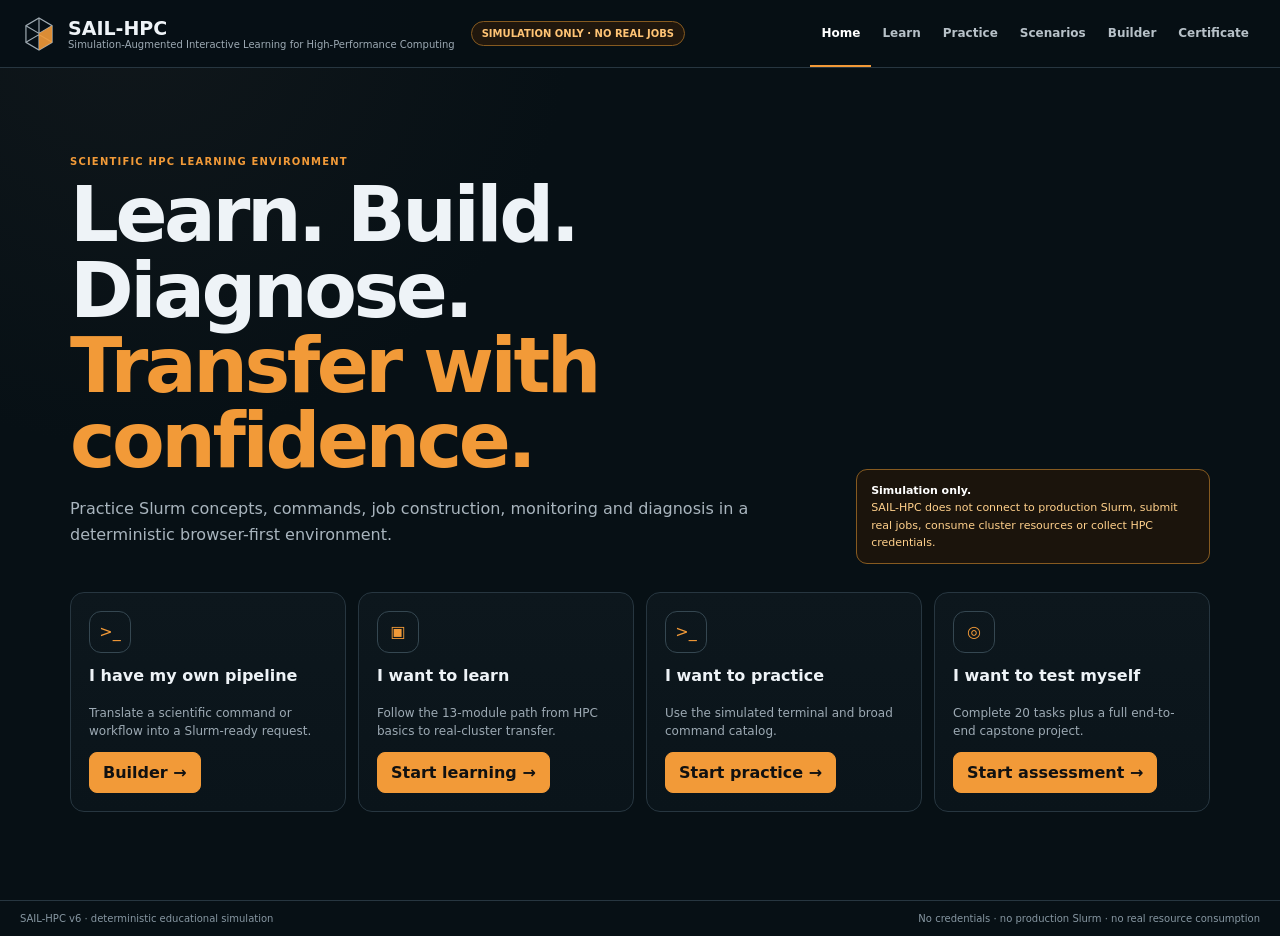
==== sail-hpc-v6/index.html @ 60bf1728 "Add SAIL-HPC v6 with single-view router and top-reset navigation" ====
<!doctype html>
<html lang="en">
<head>
<meta charset="utf-8">
<meta name="viewport" content="width=device-width,initial-scale=1">
<meta name="theme-color" content="#071015">
<title>SAIL-HPC v6 · Interactive HPC learning</title>
<style>
:root{--bg:#071015;--panel:#0d171d;--panel2:#111c23;--line:#273640;--text:#eef3f7;--muted:#9daab4;--orange:#f29a38;--green:#65d38f;--blue:#62a8ff;--purple:#aa82ff;--red:#ff8a8a;--term:#020608}*{box-sizing:border-box}html{scroll-behavior:auto}body{margin:0;background:radial-gradient(circle at 10% 0,#10171b 0,#071015 30%);color:var(--text);font-family:Inter,system-ui,-apple-system,Segoe UI,Arial,sans-serif}button,input,textarea,select{font:inherit}button{cursor:pointer}.topbar{height:68px;position:sticky;top:0;z-index:50;background:#071015f5;border-bottom:1px solid var(--line);display:flex;align-items:center;gap:16px;padding:0 20px}.brand{display:flex;align-items:center;gap:10px;min-width:350px}.brand svg{width:38px;height:38px}.brand strong{display:block;font-size:19px}.brand small{display:block;color:var(--muted);font-size:10px}.badge{border:1px solid #865a20;background:#20170d;color:#ffc475;border-radius:999px;padding:6px 10px;font-size:10px;font-weight:800}.nav{margin-left:auto;height:100%;display:flex}.nav button{border:0;border-bottom:2px solid transparent;background:transparent;color:#b7c1c8;padding:0 11px;font-weight:800;font-size:12px}.nav button.active{color:#fff;border-bottom-color:var(--orange)}.shell{max-width:1480px;margin:auto;padding:24px 20px 40px}.card{border:1px solid var(--line);background:linear-gradient(180deg,var(--panel),#0a141a);border-radius:14px}.eyebrow{color:var(--orange);font-size:10px;text-transform:uppercase;letter-spacing:.12em;font-weight:900}.muted{color:var(--muted)}.primary,.secondary,.ghost{border-radius:8px;padding:10px 13px;font-weight:850}.primary{background:var(--orange);border:1px solid var(--orange);color:#111}.secondary{background:#111c23;border:1px solid #31434e;color:#e8eef2}.ghost{background:transparent;border:1px solid #31434e;color:#dfe6eb}.notice{border:1px solid #865a20;background:#1b140c;color:#ffd08b;border-radius:11px;padding:12px 14px;font-size:11px;line-height:1.55}.notice strong{color:#fff}.home{min-height:calc(100vh - 68px);display:grid;align-items:center}.home-inner{max-width:1180px;margin:auto;padding:48px 20px}.hero{display:grid;grid-template-columns:1.5fr .7fr;gap:28px;align-items:end}.hero h1{font-size:clamp(44px,6vw,78px);line-height:.98;letter-spacing:-.045em;margin:10px 0 18px}.hero h1 span{color:var(--orange)}.hero p{max-width:760px;color:#a9b5be;font-size:16px;line-height:1.6}.route-grid{display:grid;grid-template-columns:repeat(4,1fr);gap:12px;margin-top:28px}.route{padding:18px;min-height:168px;display:flex;flex-direction:column}.route .ico{width:42px;height:42px;border:1px solid #354751;border-radius:12px;display:grid;place-items:center;color:var(--orange);margin-bottom:13px}.route h2{font-size:16px;margin:0 0 7px}.route p{color:var(--muted);font-size:12px;line-height:1.5}.route button{margin-top:auto;align-self:flex-start}.page-head{display:flex;justify-content:space-between;gap:16px;align-items:flex-end;margin-bottom:16px}.page-head h1{margin:4px 0;font-size:30px}.page-head p{max-width:820px;color:var(--muted);font-size:13px;line-height:1.5}.learn-grid{display:grid;grid-template-columns:235px minmax(0,1fr) 285px;gap:12px}.sidebar,.main,.right,.practice-side,.builder-side,.builder-main,.script-panel,.assessment-main,.assessment-side{padding:14px}.lesson-list{display:grid;gap:5px;margin-top:10px}.lesson-btn,.step-btn,.cat-btn{width:100%;text-align:left;border:1px solid #273943;background:#0f191f;color:#dbe4e9;padding:9px;border-radius:8px}.lesson-btn.active,.step-btn.active,.cat-btn.active{border-color:#9a5f25;background:#24190e;color:#fff}.tabs{display:flex;gap:20px;border-bottom:1px solid var(--line);margin:12px 0;overflow:auto}.tabs button{border:0;background:transparent;color:#98a7b1;padding:9px 0;white-space:nowrap;font-size:11px}.tabs button.active{color:var(--orange);border-bottom:2px solid var(--orange);font-weight:850}.command-grid{display:grid;grid-template-columns:repeat(3,1fr);gap:8px}.command{border:1px solid #24353f;background:#101b22;border-radius:9px;padding:10px}.command strong{display:block}.command p{font-size:10px;color:var(--muted);min-height:28px}.command code{display:block;background:#030709;color:#ffe0a7;padding:7px;border-radius:6px;font-size:10px;overflow:hidden}.right{display:grid;gap:10px;align-content:start}.right .card{padding:12px}.right h3{font-size:12px;margin:0 0 8px}.right p,.right li{font-size:10px;color:var(--muted);line-height:1.5}.stepnav{display:flex;justify-content:space-between;gap:10px;margin-top:16px;padding-top:14px;border-top:1px solid var(--line)}.practice-grid{display:grid;grid-template-columns:minmax(0,1.3fr) 380px;gap:12px}.terminal{background:var(--term);border:1px solid #2a3a44;border-radius:12px;overflow:hidden}.term-head{padding:10px 12px;background:#0b151a;border-bottom:1px solid #1f2d35;display:flex;justify-content:space-between;font-size:11px}.term-body{min-height:420px;max-height:520px;overflow:auto;padding:12px;font:12px/1.6 ui-monospace,Consolas,monospace;white-space:pre-wrap}.prompt{color:var(--green)}.term-form{display:grid;grid-template-columns:auto 1fr auto;gap:8px;padding:10px 12px;border-top:1px solid #1f2d35}.term-form input{background:#020608;color:white;border:1px solid #2b3a43;border-radius:7px;padding:9px}.catalog-tabs{display:flex;flex-wrap:wrap;gap:6px;margin:10px 0}.catalog-tabs button{border:1px solid #31434e;background:#101a20;color:#bcc7cf;border-radius:999px;padding:6px 9px;font-size:10px}.catalog-tabs button.active{border-color:var(--orange);color:#fff}.catalog{display:grid;gap:7px;max-height:520px;overflow:auto}.catalog button{border:1px solid #263943;background:#0d171d;color:#e8eef2;border-radius:8px;padding:10px;text-align:left}.catalog code{display:block;color:#ffd79f}.catalog span{font-size:10px;color:var(--muted)}.scenario-grid{display:grid;grid-template-columns:repeat(3,1fr);gap:10px}.scenario{padding:15px}.scenario h3{margin:5px 0}.scenario p{font-size:11px;color:var(--muted);line-height:1.5}.builder-grid{display:grid;grid-template-columns:240px minmax(0,1fr) minmax(380px,.9fr);gap:12px}.fields{display:grid;grid-template-columns:repeat(2,1fr);gap:10px}.fields label{font-size:10px;color:#aeb9c1}.fields input,.fields textarea,.fields select{width:100%;margin-top:5px;background:#081116;color:#eef3f7;border:1px solid #2b3a44;border-radius:8px;padding:10px}.fields textarea{min-height:100px}.full{grid-column:1/-1}.script{background:#020608;border:1px solid #263740;border-radius:8px;padding:12px;min-height:390px;color:#dce7ed;font:12px/1.6 ui-monospace,Consolas,monospace;white-space:pre-wrap}.assessment-grid{display:grid;grid-template-columns:minmax(0,1fr) 310px;gap:12px}.stages{display:grid;grid-template-columns:repeat(4,1fr);gap:6px;margin-bottom:14px}.stage{border:1px solid #2a3a44;background:#0f191f;border-radius:8px;padding:9px;text-align:center;font-size:10px;color:#aebac2}.stage.active{border-color:var(--orange);color:#fff;background:#24190e}.qcard{border:1px solid #273943;background:#0f191f;border-radius:10px;padding:15px}.qcard label{display:block;margin:8px 0;font-size:11px}.qcard input[type=text],.qcard textarea{width:100%;background:#04090c;border:1px solid #2c3c45;color:#eef3f7;border-radius:8px;padding:10px}.project-grid{display:grid;grid-template-columns:1fr 1fr;gap:10px}.editor{width:100%;min-height:280px;background:#020608;color:#eef3f7;border:1px solid #2a3a44;border-radius:8px;padding:12px;font:12px/1.55 ui-monospace,Consolas,monospace}.big{font-size:44px;font-weight:950;color:var(--orange)}.certificate{display:none;margin-top:14px;padding:28px;background:#f7f5ef;color:#101820;border:6px solid #111820;border-radius:12px;outline:2px solid #f29a38;outline-offset:-14px}.certificate.show{display:block}.footer{border-top:1px solid var(--line);padding:12px 20px;color:#8797a2;font-size:10px;display:flex;justify-content:space-between}@media(max-width:1180px){.learn-grid{grid-template-columns:220px 1fr}.right{grid-column:1/-1;grid-template-columns:repeat(3,1fr)}.builder-grid{grid-template-columns:220px 1fr}.script-panel{grid-column:1/-1}.route-grid{grid-template-columns:repeat(2,1fr)}}@media(max-width:800px){.brand{min-width:0}.brand small,.badge{display:none}.nav{overflow:auto}.hero,.learn-grid,.practice-grid,.builder-grid,.assessment-grid,.project-grid,.fields,.scenario-grid{grid-template-columns:1fr}.right,.command-grid,.route-grid{grid-template-columns:1fr}.full{grid-column:auto}}
</style>
</head>
<body>
<header class="topbar"><div class="brand"><svg viewBox="0 0 64 64" aria-label="SAIL-HPC geometric logo"><g fill="none" stroke="#9faab2" stroke-width="2"><path d="M32 5 54 18v28L32 59 10 46V18Z"/><path d="M32 5v54M10 18l22 13 22-13M10 46l22-13 22 13"/></g><path d="M32 31 54 18v28L32 59Z" fill="#f29a38" opacity=".9"/></svg><div><strong>SAIL-HPC</strong><small>Simulation-Augmented Interactive Learning for High-Performance Computing</small></div></div><span class="badge">SIMULATION ONLY · NO REAL JOBS</span><nav class="nav" id="nav"></nav></header>
<main id="app"></main>
<footer class="footer"><span>SAIL-HPC v6 · deterministic educational simulation</span><span>No credentials · no production Slurm · no real resource consumption</span></footer>
<script>
const VIEWS=['home','learn','practice','scenarios','builder','assessment'];
const LABELS={home:'Home',learn:'Learn',practice:'Practice',scenarios:'Scenarios',builder:'Builder',assessment:'Certificate'};
const S={view:'home',lesson:0,tab:'concept',cat:0,builderStep:0,q:0,stage:'questions',answers:Array(20).fill('')};
history.scrollRestoration='manual';
function topNow(){document.documentElement.scrollTop=0;document.body.scrollTop=0;window.scrollTo(0,0);requestAnimationFrame(()=>window.scrollTo(0,0));}
function nav(v){S.view=v;render();topNow();}
function renderNav(){const n=document.getElementById('nav');n.innerHTML='';VIEWS.forEach(v=>{const b=document.createElement('button');b.textContent=LABELS[v];b.className=S.view===v?'active':'';b.onclick=()=>nav(v);n.appendChild(b)})}
const LESSONS=[
['What is an HPC cluster?','Login nodes, compute nodes, storage and scheduler boundaries.'],['Login vs compute node','Know where interactive preparation ends and scheduled compute begins.'],['What Slurm does','Requests, allocation, states and accounting.'],['Partitions and resources','CPU, memory, walltime, GPUs and site policy.'],['Your first batch script','Shebang, #SBATCH directives, environment and command.'],['Modules and Conda','Reproducible software environments.'],['Monitor a job','Use squeue, scontrol, sacct and seff appropriately.'],['Why jobs stay pending','Resources, priority, dependencies and policy.'],['Job arrays','Scale repeated tasks safely.'],['Dependencies','Connect workflow stages with afterok and related conditions.'],['OOM and TIMEOUT','Diagnose failures from evidence.'],['Accounting and revision','Use observed utilization to right-size requests.'],['Moving to a real cluster','Transfer safely using site documentation.']];
const COMMANDS={
'Discover & orient':[['sinfo','Inspect partitions and node state'],['sinfo -o "%P %a %l %D %T"','Custom partition view'],['scontrol show partition','Inspect partition configuration'],['scontrol show config','Reference cluster configuration'],['squeue','Inspect queue']],
'Submit & interactive':[['sbatch job.sh','Submit a batch script'],['sbatch --parsable job.sh','Return job ID cleanly'],['srun --pty bash','Interactive step (reference-only)'],['salloc','Interactive allocation (reference-only)']],
'Queue & inspect':[['squeue -u $USER','Your jobs'],['squeue -j 73001','One job'],['scontrol show job 73001','Detailed job record'],['squeue --start -j 73002','Estimated start when supported'],['sprio -j 73002','Priority components']],
'Accounting':[['sacct -j 73001','Completed/running accounting'],['sacct -X -j 73001','Allocation-level records'],['seff 73001','Efficiency summary'],['sstat -j 73001.batch','Running-job statistics'],['sshare','Fair-share information (site-dependent)']],
'Control':[['scancel 73001','Cancel job'],['scontrol hold 73001','Hold pending job'],['scontrol release 73001','Release held job'],['scontrol requeue 73001','Requeue when permitted']],
'Environment':[['module avail','List modules'],['module spider','Search module tree'],['module load IQ-TREE','Load software'],['module list','Loaded modules'],['conda activate env','Activate environment'],['which python','Resolve executable'],['python --version','Verify version']],
'Files & logs':[['pwd','Current path'],['ls -lh','List files'],['mkdir -p logs','Create log directory'],['tail -f logs/job.out','Follow output'],['less logs/job.err','Inspect error log'],['du -sh .','Disk usage'],['quota -s','Quota where available']],
'Arrays & dependencies':[['sbatch --array=1-12%3 qc.sh','Array with concurrency cap'],['echo $SLURM_ARRAY_TASK_ID','Array task ID'],['sbatch --dependency=afterok:73001 summary.sh','Submit dependent stage'],['squeue --array','Array-oriented queue view']]
};
const SCEN=[['Alignment OOM','Memory-sensitive alignment requiring evidence-based revision','alignment'],['FASTQ QC array','12-sample FastQC array with %3 concurrency','array'],['RNA-seq dependency','Downstream summary after upstream success','dep'],['Bacterial pangenome','Threaded Roary workload','pan'],['GPU molecular dynamics','Single-GPU modeled workload','gpu'],['Walltime failure','TIMEOUT diagnosis and revision','time']];
let B={job:'analysis',partition:'compute',nodes:'1',ntasks:'1',cpus:'8',mem:'16G',time:'02:00:00',command:'python3 analysis.py input.tsv output.tsv',workdir:'$HOME/project',modules:'Python',conda:'',env:'OMP_NUM_THREADS=$SLURM_CPUS_PER_TASK',stdout:'logs/%x-%j.out',stderr:'logs/%x-%j.err',account:'',qos:'',gpu:'',constraint:'',array:'',dependency:'',mailtype:'',mailuser:''};
const Q=[
['mcq','Which command submits a batch script?',['squeue','sbatch','sacct'],'sbatch'],['text','Exact command to inspect partitions','sinfo'],['text','Exact directive requesting 8 CPUs/task','#SBATCH --cpus-per-task=8'],['mcq','A job exceeds requested memory. Likely state?',['OOM','PENDING','HELD'],'OOM'],['text','Exact command to inspect job 73001','scontrol show job 73001'],['text','Exact command to cancel 73001','scancel 73001'],['mcq','Best evidence after completion?',['sacct/seff','ls','pwd'],'sacct/seff'],['text','Exact 12-task array capped at 3','#SBATCH --array=1-12%3'],['text','Exact afterok dependency on 73001','#SBATCH --dependency=afterok:73001'],['mcq','Requesting 8 CPUs automatically creates 8 threads?',['Yes','No'],'No'],['text','Environment variable tying OpenMP to allocation','OMP_NUM_THREADS=$SLURM_CPUS_PER_TASK'],['mcq','Where should heavy compute normally run?',['Login node','Allocated compute node'],'Allocated compute node'],['text','Exact 20 GB memory directive','#SBATCH --mem=20G'],['text','Exact 2-hour walltime directive','#SBATCH --time=02:00:00'],['mcq','Which is site-specific?',['Account/QOS','Shebang'],'Account/QOS'],['text','Exact command for your jobs','squeue -u $USER'],['mcq','afterok means downstream starts when upstream...',['succeeds','starts','is pending'],'succeeds'],['text','Exact stdout pattern using job name and ID','logs/%x-%j.out'],['mcq','SAIL-HPC actually submits to production Slurm?',['Yes','No'],'No'],['text','Exact command to inspect efficiency of 73001','seff 73001']];
let P1='#!/bin/bash\n#SBATCH --job-name=qc\n',P2='#!/bin/bash\n#SBATCH --job-name=summary\n',PD='';let TC={partition:false,account:false,module:false,paths:false};
function render(){renderNav();const a=document.getElementById('app');a.innerHTML=S.view==='home'?home():S.view==='learn'?learn():S.view==='practice'?practice():S.view==='scenarios'?scenarios():S.view==='builder'?builder():assessment();wire();}
function home(){return `<section class="home"><div class="home-inner"><div class="hero"><div><div class="eyebrow">Scientific HPC learning environment</div><h1>Learn. Build.<br>Diagnose.<br><span>Transfer with confidence.</span></h1><p>Practice Slurm concepts, commands, job construction, monitoring and diagnosis in a deterministic browser-first environment.</p></div><div class="notice"><strong>Simulation only.</strong><br>SAIL-HPC does not connect to production Slurm, submit real jobs, consume cluster resources or collect HPC credentials.</div></div><div class="route-grid">${route('>_','I have my own pipeline','Translate a scientific command or workflow into a Slurm-ready request.','Builder','builder')}${route('▣','I want to learn','Follow the 13-module path from HPC basics to real-cluster transfer.','Start learning','learn')}${route('>_','I want to practice','Use the simulated terminal and broad command catalog.','Start practice','practice')}${route('◎','I want to test myself','Complete 20 tasks plus a full end-to-end capstone project.','Start assessment','assessment')}</div></div></section>`}
function route(i,h,p,b,v){return `<article class="card route"><div class="ico">${i}</div><h2>${h}</h2><p>${p}</p><button class="primary" data-nav="${v}">${b} →</button></article>`}
function head(k,h,p){return `<div class="page-head"><div><div class="eyebrow">${k}</div><h1>${h}</h1><p>${p}</p></div><div class="notice"><strong>Simulated environment:</strong> outputs are modeled; no real scheduler actions occur.</div></div>`}
function learn(){let l=LESSONS[S.lesson];return `<div class="shell">${head('Guided curriculum','Learn Slurm by doing','13 modules with concepts, commands, hands-on practice and transfer guidance.')}<div class="learn-grid"><aside class="card sidebar"><div class="eyebrow">13 modules</div><div class="lesson-list">${LESSONS.map((x,i)=>`<button class="lesson-btn ${i===S.lesson?'active':''}" data-lesson="${i}">${i+1}. ${x[0]}</button>`).join('')}</div></aside><section class="card main"><div class="eyebrow">Lesson ${S.lesson+1} of 13</div><h2>${l[0]}</h2><p class="muted">${l[1]}</p><div class="tabs">${['concept','commands','hands','transfer'].map(t=>`<button class="${S.tab===t?'active':''}" data-tab="${t}">${{concept:'Concept',commands:'Commands & literacy',hands:'Hands-on',transfer:'Transfer tips'}[t]}</button>`).join('')}</div>${lessonPanel()}<div class="stepnav"><button class="secondary" data-prev-lesson>← Previous lesson</button><button class="primary" data-next-lesson>Next lesson →</button></div></section><aside class="right"><div class="card"><h3>Learning objective</h3><p>${l[1]}</p></div><div class="card"><h3>Remember</h3><ul><li>Requests are not usage.</li><li>Site policy varies.</li><li>Evidence should drive revisions.</li></ul></div><div class="card"><h3>Transfer rule</h3><p>Verify partition, account/QOS, modules, paths and limits in your institution's documentation.</p></div></aside></div></div>`}
function lessonPanel(){if(S.tab==='concept')return `<div class="card" style="padding:14px"><h3>Core idea</h3><p class="muted">${LESSONS[S.lesson][1]}</p><p>This lesson connects the conceptual model to the exact Slurm objects and commands you will use later.</p></div>`;if(S.tab==='commands'){let all=Object.values(COMMANDS).flat().slice(Math.max(0,S.lesson*2-2),Math.max(0,S.lesson*2-2)+6);return `<div class="command-grid">${all.map(c=>`<div class="command"><strong>${c[0]}</strong><p>${c[1]}</p><code>${c[0]}</code></div>`).join('')}</div>`}if(S.tab==='hands')return `<div class="card" style="padding:14px"><h3>Hands-on task</h3><p class="muted">Open Practice, run the relevant command, inspect the modeled output, then explain what evidence you would verify on a real cluster.</p><button class="primary" data-nav="practice">Open Practice →</button></div>`;return `<div class="notice"><strong>Transfer tip:</strong> Never copy site-specific partitions, accounts, QOS, modules, paths or limits blindly. Export the pattern, then adapt it to local documentation.</div>`}
function practice(){let names=Object.keys(COMMANDS),name=names[S.cat];return `<div class="shell">${head('Practice','Command fluency','A broad Slurm/HPC command catalog with selected deterministic simulations and honest reference-only behavior.')}<div class="practice-grid"><section class="terminal"><div class="term-head"><span>SAIL-HPC terminal · simulated</span><span>no real shell</span></div><div class="term-body" id="term"><span class="prompt">sail-hpc:~$</span> sinfo\nPARTITION AVAIL NODES STATE\nshort up 4 mix\ncompute up 6 idle\n[SIMULATED OUTPUT]</div><div class="term-form"><span class="prompt">$</span><input id="cmd" placeholder="Type or insert a command"><button class="primary" id="run">Run</button></div></section><aside class="card practice-side"><div class="eyebrow">Command catalog</div><div class="catalog-tabs">${names.map((n,i)=>`<button class="${i===S.cat?'active':''}" data-cat="${i}">${n}</button>`).join('')}</div><div class="catalog">${COMMANDS[name].map(c=>`<button data-insert="${esc(c[0])}"><code>${c[0]}</code><span>${c[1]}</span></button>`).join('')}</div><div class="stepnav"><button class="secondary" data-prev-cat>← Previous group</button><button class="primary" data-next-cat>Next group →</button></div></aside></div></div>`}
function scenarios(){return `<div class="shell">${head('Scientific scenarios','Practice recognizable workloads','Load a scenario into the full Builder, inspect the generated script and revise it.')}<div class="scenario-grid">${SCEN.map(s=>`<article class="card scenario"><div class="eyebrow">${s[2]}</div><h3>${s[0]}</h3><p>${s[1]}</p><button class="primary" data-scenario="${s[2]}">Load into Builder →</button></article>`).join('')}</div></div>`}
function builder(){return `<div class="shell">${head('Full Slurm Builder','Construct a transparent batch request','Resources, environment, paths, advanced directives and a live generated script. Nothing is submitted.')}<div class="builder-grid"><aside class="card builder-side"><div class="eyebrow">Builder steps</div>${['Resources','Environment & paths','Advanced options','Review & export'].map((x,i)=>`<button class="step-btn ${i===S.builderStep?'active':''}" data-bstep="${i}" style="margin-top:7px">${i+1}. ${x}</button>`).join('')}</aside><section class="card builder-main">${builderPane()}<div class="stepnav"><button class="secondary" data-prev-builder>← Back</button><button class="primary" data-next-builder>Next →</button></div></section><aside class="card script-panel"><div class="eyebrow">Generated script</div><h3>job.sh</h3><pre class="script" id="script">${esc(scriptText())}</pre><p class="muted" style="font-size:10px">Generated locally. Not submitted or executed.</p></aside></div></div>`}
function field(k,l,v){return `<label>${l}<input data-b="${k}" value="${esc(v)}"></label>`}
function builderPane(){if(S.builderStep===0)return `<div class="eyebrow">Step 1</div><h2>Resources</h2><div class="fields">${field('job','Job name',B.job)}${field('partition','Partition',B.partition)}${field('nodes','Nodes',B.nodes)}${field('ntasks','Tasks',B.ntasks)}${field('cpus','CPUs/task',B.cpus)}${field('mem','Memory',B.mem)}${field('time','Walltime',B.time)}<label class="full">Command<textarea data-b="command">${esc(B.command)}</textarea></label></div>`;if(S.builderStep===1)return `<div class="eyebrow">Step 2</div><h2>Environment & paths</h2><div class="fields">${field('workdir','Working directory',B.workdir)}${field('conda','Conda environment',B.conda)}<label class="full">Modules<textarea data-b="modules">${esc(B.modules)}</textarea></label><label class="full">Environment variables<textarea data-b="env">${esc(B.env)}</textarea></label>${field('stdout','Stdout',B.stdout)}${field('stderr','Stderr',B.stderr)}</div>`;if(S.builderStep===2)return `<div class="eyebrow">Step 3</div><h2>Advanced scheduler options</h2><div class="fields">${field('account','Account',B.account)}${field('qos','QOS',B.qos)}${field('gpu','GRES / GPU',B.gpu)}${field('constraint','Constraint',B.constraint)}${field('array','Array',B.array)}${field('dependency','Dependency',B.dependency)}${field('mailtype','Mail type',B.mailtype)}${field('mailuser','Mail user',B.mailuser)}</div>`;return `<div class="eyebrow">Step 4</div><h2>Review before export</h2><div class="notice"><strong>Still simulated:</strong> this script has not been submitted anywhere.</div><p class="muted">Verify CPU/application threading, memory, walltime, account/QOS, modules, paths, logs, arrays/dependencies and GPU syntax against the target institution.</p>`}
function scriptText(){let x=`#!/bin/bash\n#SBATCH --job-name=${B.job}\n#SBATCH --partition=${B.partition}\n#SBATCH --nodes=${B.nodes}\n#SBATCH --ntasks=${B.ntasks}\n#SBATCH --cpus-per-task=${B.cpus}\n#SBATCH --mem=${B.mem}\n#SBATCH --time=${B.time}\n#SBATCH --output=${B.stdout}\n#SBATCH --error=${B.stderr}\n`;[['account','account'],['qos','qos'],['gpu','gres'],['constraint','constraint'],['array','array'],['dependency','dependency'],['mailtype','mail-type'],['mailuser','mail-user']].forEach(([k,d])=>{if(B[k])x+=`#SBATCH --${d}=${B[k]}\n`});x+=`\nmkdir -p logs\ncd "${B.workdir}"\n`;B.modules.split(/\n+/).filter(Boolean).forEach(m=>x+=`module load ${m}\n`);if(B.conda)x+=`conda activate ${B.conda}\n`;B.env.split(/\n+/).filter(Boolean).forEach(e=>x+=`export ${e}\n`);return x+`\n${B.command}\n`}
function assessment(){return `<div class="shell">${head('Project-based certification','Practical Readiness Examination','20 mixed tasks plus a complete two-stage HPC project. Certificate unlocks only at 100/100.')}<div class="assessment-grid"><section class="card assessment-main"><div class="stages">${['questions','project','results','certificate'].map((x,i)=>`<div class="stage ${S.stage===x?'active':''}">${i+1}. ${x}</div>`).join('')}</div>${assessmentBody()}</section><aside class="card assessment-side"><div class="eyebrow">Scoring</div><div class="big">${scoreTotal()}/100</div><p class="muted">20 tasks: 60 points<br>Capstone: 40 points</p><div class="notice"><strong>Certificate gate:</strong> exactly 100/100.</div></aside></div></div>`}
function assessmentBody(){if(S.stage==='questions'){let q=Q[S.q];return `<div class="qcard"><div class="eyebrow">Task ${S.q+1} of 20 · 3 points</div><h3>${q[1]}</h3>${q[0]==='mcq'?q[2].map(o=>`<label><input type="radio" name="qa" value="${esc(o)}" ${S.answers[S.q]===o?'checked':''}> ${o}</label>`).join(''):`<input type="text" id="qaText" value="${esc(S.answers[S.q])}" placeholder="Type the exact command/directive">`}</div><div class="stepnav"><button class="secondary" data-qprev>← Previous</button><button class="primary" data-qnext>${S.q===19?'Continue to project →':'Next task →'}</button></div>`}if(S.stage==='project')return `<div class="eyebrow">Final capstone · 40 points</div><h2>Two-stage genomics QC workflow</h2><div class="notice"><strong>Built locally only.</strong> These files are never submitted by SAIL-HPC.</div><div class="project-grid"><div><h3>01_qc_array.sh</h3><textarea id="p1" class="editor">${esc(P1)}</textarea></div><div><h3>02_summary.sh</h3><textarea id="p2" class="editor">${esc(P2)}</textarea></div></div><h3>03_diagnosis.md</h3><textarea id="pd" class="editor" style="min-height:150px">${esc(PD)}</textarea><h3>Real-cluster transfer checklist</h3>${[['partition','Partition/limits verified'],['account','Account/QOS verified'],['module','Modules/software verified'],['paths','Paths/permissions/quota verified']].map(([k,l])=>`<label style="display:block;margin:7px 0"><input type="checkbox" data-tc="${k}" ${TC[k]?'checked':''}> ${l}</label>`).join('')}<div class="stepnav"><button class="secondary" data-projback>← Back to tasks</button><button class="primary" data-projscore>Score project →</button></div>`;if(S.stage==='results')return `<div class="eyebrow">Results</div><h2>${scoreTotal()===100?'Perfect completion':'Not yet complete'}</h2><div class="big">${scoreTotal()}/100</div><p class="muted">Return to any missed tasks or revise the capstone until every requirement is satisfied.</p><div class="stepnav"><button class="secondary" data-resultback>← Revise project</button><button class="primary" data-cert ${scoreTotal()===100?'':'disabled'}>Open certificate →</button></div>`;return `<div class="certificate ${scoreTotal()===100?'show':''}"><div class="eyebrow">SAIL-HPC</div><h2>Certificate of Practice Completion</h2><p>This certifies successful completion of the SAIL-HPC Practical Readiness Examination and capstone project.</p><h3>Score: 100/100</h3><p>Simulation-Augmented Interactive Learning for High-Performance Computing</p></div><button class="primary" onclick="window.print()">Print / Save PDF</button>`}
function scoreQuestions(){let s=0;Q.forEach((q,i)=>{let a=(S.answers[i]||'').trim();if(q[0]==='mcq'&&a===q[3])s+=3;if(q[0]==='text'&&norm(a)===norm(q[2]))s+=3});return s}
function scoreProject(){let s=0;let a=[/--partition=short|--partition short/,/--array=1-12%3|--array 1-12%3/,/--cpus-per-task=2|--cpus-per-task 2/,/--mem=4G|--mem 4G/,/--time=00:30:00|--time 00:30:00/,/%A_%a/,/SLURM_ARRAY_TASK_ID/,/fastqc/i];a.forEach(r=>{if(r.test(P1))s+=2});let b=[/--dependency=afterok:73001|--dependency afterok:73001/,/module load R/i,/Rscript summarize\.R/i,/--mem=4G|--mem 4G/,/--time=00:30:00|--time 00:30:00/,/--cpus-per-task=1|--cpus-per-task 1/];b.forEach(r=>{if(r.test(P2))s+=2});if(/sacct|seff/i.test(PD))s+=2;if(/oom|memory/i.test(PD))s+=2;if(/20G|20 GB|20480/i.test(PD))s+=2;if(/evidence|inspect|review/i.test(PD))s+=2;Object.values(TC).forEach(v=>{if(v)s+=1});return Math.min(40,s)}
function scoreTotal(){return Math.min(100,scoreQuestions()+scoreProject())}
function norm(x){return x.toLowerCase().replace(/\s+/g,' ').replace(/\s*=\s*/g,'=').trim()}
function simulate(c){if(/^sinfo\b/.test(c))return 'PARTITION AVAIL NODES STATE\nshort up 4 mix\ncompute up 6 idle\n[SIMULATED OUTPUT]';if(/^squeue\b/.test(c))return 'JOBID PARTITION NAME STATE\n73001 compute analysis R\n73002 short qc PD (Resources)\n[SIMULATED OUTPUT]';if(/^sacct\b/.test(c))return '73001 COMPLETED 00:18:42 8 14.2G\n[SIMULATED OUTPUT]';if(/^seff\s+73001/.test(c))return 'CPU Efficiency: 86%\nMemory Efficiency: 89%\n[SIMULATED EDUCATIONAL METRICS]';if(/^scontrol show job\s+73001/.test(c))return 'JobId=73001 JobState=RUNNING NumCPUs=8 ReqMem=16G\n[SIMULATED OUTPUT]';if(/^scancel\s+73001/.test(c))return 'Job 73001 cancelled in the local simulation only.';return 'REFERENCE-ONLY: not executed. Review purpose and adapt to your site documentation.'}
function loadScenario(id){if(id==='alignment')Object.assign(B,{job:'alignment',partition:'compute',cpus:'8',mem:'4G',time:'01:00:00',modules:'BWA\nSAMtools',command:'bwa mem -t "$SLURM_CPUS_PER_TASK" ref.fa reads.fq | samtools sort -o aligned.bam'});if(id==='array')Object.assign(B,{job:'fastq_qc',partition:'short',cpus:'2',mem:'4G',time:'00:30:00',array:'1-12%3',modules:'FastQC',command:'fastqc "reads/sample_${SLURM_ARRAY_TASK_ID}.fastq.gz"'});if(id==='dep')Object.assign(B,{job:'rna_summary',partition:'short',cpus:'1',mem:'4G',time:'00:30:00',dependency:'afterok:73001',modules:'R',command:'Rscript summarize.R results/ summary.tsv'});if(id==='pan')Object.assign(B,{job:'pangenome',partition:'compute',cpus:'8',mem:'16G',time:'02:00:00',modules:'Roary',command:'roary -p "$SLURM_CPUS_PER_TASK" -f results *.gff'});if(id==='gpu')Object.assign(B,{job:'gpu_md',partition:'gpu',cpus:'4',mem:'16G',time:'01:00:00',gpu:'gpu:1',modules:'CUDA',command:'python3 train.py --device cuda'});if(id==='time')Object.assign(B,{job:'long_job',partition:'compute',cpus:'4',mem:'8G',time:'01:00:00',command:'python3 long_analysis.py'});S.builderStep=0;nav('builder')}
function wire(){document.querySelectorAll('[data-nav]').forEach(b=>b.onclick=()=>nav(b.dataset.nav));document.querySelectorAll('[data-lesson]').forEach(b=>b.onclick=()=>{S.lesson=+b.dataset.lesson;render();topNow()});document.querySelectorAll('[data-tab]').forEach(b=>b.onclick=()=>{S.tab=b.dataset.tab;render();topNow()});let pl=document.querySelector('[data-prev-lesson]'),nl=document.querySelector('[data-next-lesson]');if(pl)pl.onclick=()=>{S.lesson=Math.max(0,S.lesson-1);render();topNow()};if(nl)nl.onclick=()=>{S.lesson=Math.min(12,S.lesson+1);render();topNow()};document.querySelectorAll('[data-cat]').forEach(b=>b.onclick=()=>{S.cat=+b.dataset.cat;render();topNow()});let pc=document.querySelector('[data-prev-cat]'),nc=document.querySelector('[data-next-cat]');if(pc)pc.onclick=()=>{S.cat=Math.max(0,S.cat-1);render();topNow()};if(nc)nc.onclick=()=>{S.cat=Math.min(Object.keys(COMMANDS).length-1,S.cat+1);render();topNow()};document.querySelectorAll('[data-insert]').forEach(b=>b.onclick=()=>document.getElementById('cmd').value=b.dataset.insert);let run=document.getElementById('run');if(run)run.onclick=()=>{let i=document.getElementById('cmd'),c=i.value.trim();if(!c)return;let t=document.getElementById('term');t.innerHTML+=`\n<span class="prompt">sail-hpc:~$</span> ${esc(c)}\n${esc(simulate(c))}`;t.scrollTop=t.scrollHeight;i.value=''};document.querySelectorAll('[data-scenario]').forEach(b=>b.onclick=()=>loadScenario(b.dataset.scenario));document.querySelectorAll('[data-bstep]').forEach(b=>b.onclick=()=>{S.builderStep=+b.dataset.bstep;render();topNow()});let pb=document.querySelector('[data-prev-builder]'),nb=document.querySelector('[data-next-builder]');if(pb)pb.onclick=()=>{S.builderStep=Math.max(0,S.builderStep-1);render();topNow()};if(nb)nb.onclick=()=>{S.builderStep=Math.min(3,S.builderStep+1);render();topNow()};document.querySelectorAll('[data-b]').forEach(e=>e.oninput=()=>{B[e.dataset.b]=e.value;let s=document.getElementById('script');if(s)s.textContent=scriptText()});document.querySelectorAll('input[name=qa]').forEach(e=>e.onchange=()=>S.answers[S.q]=e.value);let qt=document.getElementById('qaText');if(qt)qt.oninput=e=>S.answers[S.q]=e.target.value;let qp=document.querySelector('[data-qprev]'),qn=document.querySelector('[data-qnext]');if(qp)qp.onclick=()=>{S.q=Math.max(0,S.q-1);render();topNow()};if(qn)qn.onclick=()=>{if(S.q<19)S.q++;else S.stage='project';render();topNow()};let p1=document.getElementById('p1'),p2=document.getElementById('p2'),pd=document.getElementById('pd');if(p1)p1.oninput=e=>P1=e.target.value;if(p2)p2.oninput=e=>P2=e.target.value;if(pd)pd.oninput=e=>PD=e.target.value;document.querySelectorAll('[data-tc]').forEach(e=>e.onchange=()=>TC[e.dataset.tc]=e.checked);let pback=document.querySelector('[data-projback]'),pscore=document.querySelector('[data-projscore]');if(pback)pback.onclick=()=>{S.stage='questions';S.q=19;render();topNow()};if(pscore)pscore.onclick=()=>{S.stage='results';render();topNow()};let rb=document.querySelector('[data-resultback]'),cert=document.querySelector('[data-cert]');if(rb)rb.onclick=()=>{S.stage='project';render();topNow()};if(cert&&!cert.disabled)cert.onclick=()=>{S.stage='certificate';render();topNow()};}
function esc(x){return String(x).replace(/[&<>"']/g,m=>({'&':'&amp;','<':'&lt;','>':'&gt;','"':'&quot;',"'":'&#39;'}[m]))}
window.addEventListener('pageshow',topNow);window.addEventListener('load',()=>{render();topNow()});
</script>
</body>
</html>
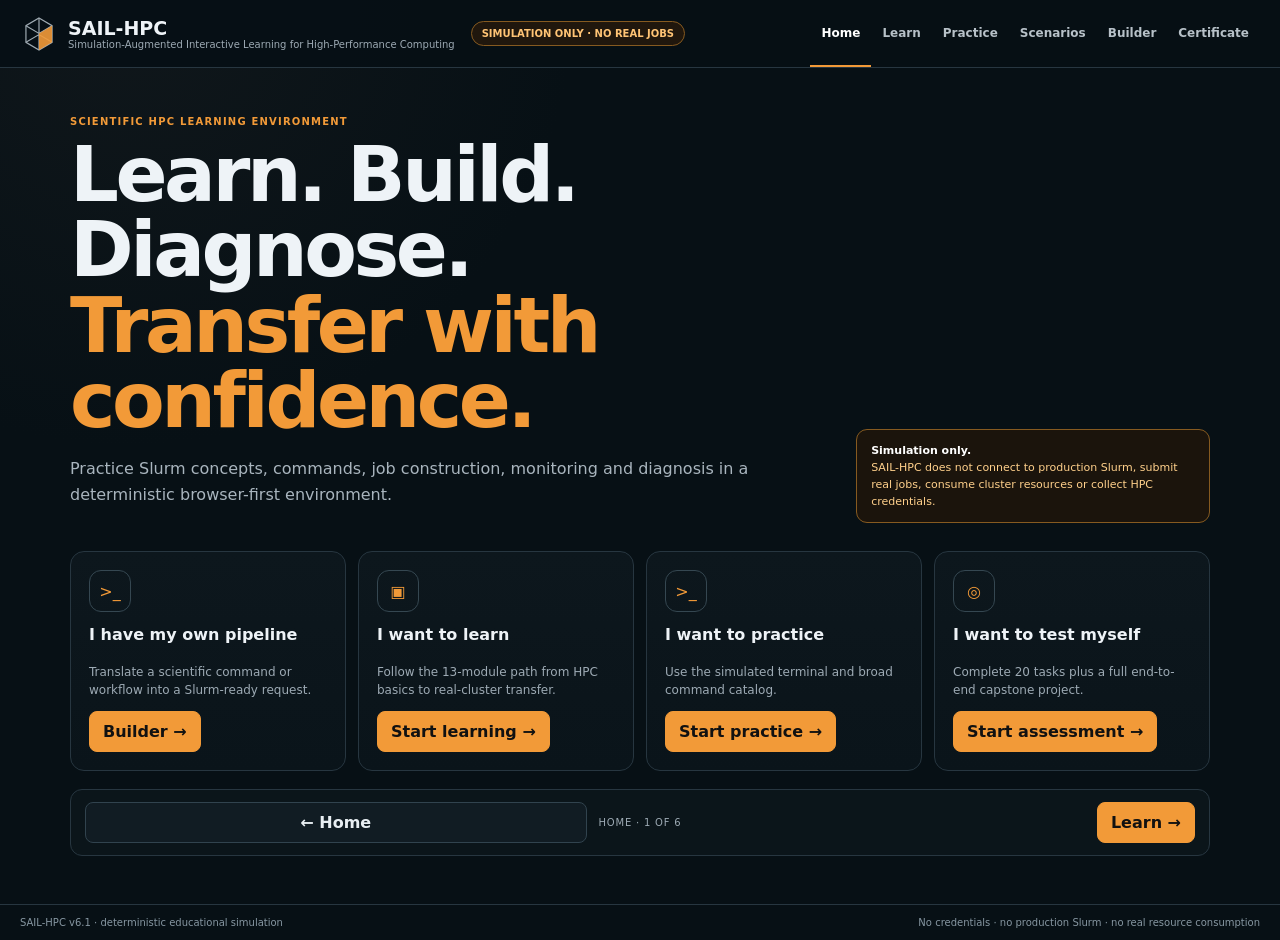
==== commit bf87f3c3: "Polish frozen SAIL-HPC v6 layout, section navigation, and certificate preview" ====
--- a/sail-hpc-v6/index.html
+++ b/sail-hpc-v6/index.html
@@ -4,15 +4,15 @@
 <meta charset="utf-8">
 <meta name="viewport" content="width=device-width,initial-scale=1">
 <meta name="theme-color" content="#071015">
-<title>SAIL-HPC v6 · Interactive HPC learning</title>
+<title>SAIL-HPC v6.1 · Interactive HPC learning</title>
 <style>
-:root{--bg:#071015;--panel:#0d171d;--panel2:#111c23;--line:#273640;--text:#eef3f7;--muted:#9daab4;--orange:#f29a38;--green:#65d38f;--blue:#62a8ff;--purple:#aa82ff;--red:#ff8a8a;--term:#020608}*{box-sizing:border-box}html{scroll-behavior:auto}body{margin:0;background:radial-gradient(circle at 10% 0,#10171b 0,#071015 30%);color:var(--text);font-family:Inter,system-ui,-apple-system,Segoe UI,Arial,sans-serif}button,input,textarea,select{font:inherit}button{cursor:pointer}.topbar{height:68px;position:sticky;top:0;z-index:50;background:#071015f5;border-bottom:1px solid var(--line);display:flex;align-items:center;gap:16px;padding:0 20px}.brand{display:flex;align-items:center;gap:10px;min-width:350px}.brand svg{width:38px;height:38px}.brand strong{display:block;font-size:19px}.brand small{display:block;color:var(--muted);font-size:10px}.badge{border:1px solid #865a20;background:#20170d;color:#ffc475;border-radius:999px;padding:6px 10px;font-size:10px;font-weight:800}.nav{margin-left:auto;height:100%;display:flex}.nav button{border:0;border-bottom:2px solid transparent;background:transparent;color:#b7c1c8;padding:0 11px;font-weight:800;font-size:12px}.nav button.active{color:#fff;border-bottom-color:var(--orange)}.shell{max-width:1480px;margin:auto;padding:24px 20px 40px}.card{border:1px solid var(--line);background:linear-gradient(180deg,var(--panel),#0a141a);border-radius:14px}.eyebrow{color:var(--orange);font-size:10px;text-transform:uppercase;letter-spacing:.12em;font-weight:900}.muted{color:var(--muted)}.primary,.secondary,.ghost{border-radius:8px;padding:10px 13px;font-weight:850}.primary{background:var(--orange);border:1px solid var(--orange);color:#111}.secondary{background:#111c23;border:1px solid #31434e;color:#e8eef2}.ghost{background:transparent;border:1px solid #31434e;color:#dfe6eb}.notice{border:1px solid #865a20;background:#1b140c;color:#ffd08b;border-radius:11px;padding:12px 14px;font-size:11px;line-height:1.55}.notice strong{color:#fff}.home{min-height:calc(100vh - 68px);display:grid;align-items:center}.home-inner{max-width:1180px;margin:auto;padding:48px 20px}.hero{display:grid;grid-template-columns:1.5fr .7fr;gap:28px;align-items:end}.hero h1{font-size:clamp(44px,6vw,78px);line-height:.98;letter-spacing:-.045em;margin:10px 0 18px}.hero h1 span{color:var(--orange)}.hero p{max-width:760px;color:#a9b5be;font-size:16px;line-height:1.6}.route-grid{display:grid;grid-template-columns:repeat(4,1fr);gap:12px;margin-top:28px}.route{padding:18px;min-height:168px;display:flex;flex-direction:column}.route .ico{width:42px;height:42px;border:1px solid #354751;border-radius:12px;display:grid;place-items:center;color:var(--orange);margin-bottom:13px}.route h2{font-size:16px;margin:0 0 7px}.route p{color:var(--muted);font-size:12px;line-height:1.5}.route button{margin-top:auto;align-self:flex-start}.page-head{display:flex;justify-content:space-between;gap:16px;align-items:flex-end;margin-bottom:16px}.page-head h1{margin:4px 0;font-size:30px}.page-head p{max-width:820px;color:var(--muted);font-size:13px;line-height:1.5}.learn-grid{display:grid;grid-template-columns:235px minmax(0,1fr) 285px;gap:12px}.sidebar,.main,.right,.practice-side,.builder-side,.builder-main,.script-panel,.assessment-main,.assessment-side{padding:14px}.lesson-list{display:grid;gap:5px;margin-top:10px}.lesson-btn,.step-btn,.cat-btn{width:100%;text-align:left;border:1px solid #273943;background:#0f191f;color:#dbe4e9;padding:9px;border-radius:8px}.lesson-btn.active,.step-btn.active,.cat-btn.active{border-color:#9a5f25;background:#24190e;color:#fff}.tabs{display:flex;gap:20px;border-bottom:1px solid var(--line);margin:12px 0;overflow:auto}.tabs button{border:0;background:transparent;color:#98a7b1;padding:9px 0;white-space:nowrap;font-size:11px}.tabs button.active{color:var(--orange);border-bottom:2px solid var(--orange);font-weight:850}.command-grid{display:grid;grid-template-columns:repeat(3,1fr);gap:8px}.command{border:1px solid #24353f;background:#101b22;border-radius:9px;padding:10px}.command strong{display:block}.command p{font-size:10px;color:var(--muted);min-height:28px}.command code{display:block;background:#030709;color:#ffe0a7;padding:7px;border-radius:6px;font-size:10px;overflow:hidden}.right{display:grid;gap:10px;align-content:start}.right .card{padding:12px}.right h3{font-size:12px;margin:0 0 8px}.right p,.right li{font-size:10px;color:var(--muted);line-height:1.5}.stepnav{display:flex;justify-content:space-between;gap:10px;margin-top:16px;padding-top:14px;border-top:1px solid var(--line)}.practice-grid{display:grid;grid-template-columns:minmax(0,1.3fr) 380px;gap:12px}.terminal{background:var(--term);border:1px solid #2a3a44;border-radius:12px;overflow:hidden}.term-head{padding:10px 12px;background:#0b151a;border-bottom:1px solid #1f2d35;display:flex;justify-content:space-between;font-size:11px}.term-body{min-height:420px;max-height:520px;overflow:auto;padding:12px;font:12px/1.6 ui-monospace,Consolas,monospace;white-space:pre-wrap}.prompt{color:var(--green)}.term-form{display:grid;grid-template-columns:auto 1fr auto;gap:8px;padding:10px 12px;border-top:1px solid #1f2d35}.term-form input{background:#020608;color:white;border:1px solid #2b3a43;border-radius:7px;padding:9px}.catalog-tabs{display:flex;flex-wrap:wrap;gap:6px;margin:10px 0}.catalog-tabs button{border:1px solid #31434e;background:#101a20;color:#bcc7cf;border-radius:999px;padding:6px 9px;font-size:10px}.catalog-tabs button.active{border-color:var(--orange);color:#fff}.catalog{display:grid;gap:7px;max-height:520px;overflow:auto}.catalog button{border:1px solid #263943;background:#0d171d;color:#e8eef2;border-radius:8px;padding:10px;text-align:left}.catalog code{display:block;color:#ffd79f}.catalog span{font-size:10px;color:var(--muted)}.scenario-grid{display:grid;grid-template-columns:repeat(3,1fr);gap:10px}.scenario{padding:15px}.scenario h3{margin:5px 0}.scenario p{font-size:11px;color:var(--muted);line-height:1.5}.builder-grid{display:grid;grid-template-columns:240px minmax(0,1fr) minmax(380px,.9fr);gap:12px}.fields{display:grid;grid-template-columns:repeat(2,1fr);gap:10px}.fields label{font-size:10px;color:#aeb9c1}.fields input,.fields textarea,.fields select{width:100%;margin-top:5px;background:#081116;color:#eef3f7;border:1px solid #2b3a44;border-radius:8px;padding:10px}.fields textarea{min-height:100px}.full{grid-column:1/-1}.script{background:#020608;border:1px solid #263740;border-radius:8px;padding:12px;min-height:390px;color:#dce7ed;font:12px/1.6 ui-monospace,Consolas,monospace;white-space:pre-wrap}.assessment-grid{display:grid;grid-template-columns:minmax(0,1fr) 310px;gap:12px}.stages{display:grid;grid-template-columns:repeat(4,1fr);gap:6px;margin-bottom:14px}.stage{border:1px solid #2a3a44;background:#0f191f;border-radius:8px;padding:9px;text-align:center;font-size:10px;color:#aebac2}.stage.active{border-color:var(--orange);color:#fff;background:#24190e}.qcard{border:1px solid #273943;background:#0f191f;border-radius:10px;padding:15px}.qcard label{display:block;margin:8px 0;font-size:11px}.qcard input[type=text],.qcard textarea{width:100%;background:#04090c;border:1px solid #2c3c45;color:#eef3f7;border-radius:8px;padding:10px}.project-grid{display:grid;grid-template-columns:1fr 1fr;gap:10px}.editor{width:100%;min-height:280px;background:#020608;color:#eef3f7;border:1px solid #2a3a44;border-radius:8px;padding:12px;font:12px/1.55 ui-monospace,Consolas,monospace}.big{font-size:44px;font-weight:950;color:var(--orange)}.certificate{display:none;margin-top:14px;padding:28px;background:#f7f5ef;color:#101820;border:6px solid #111820;border-radius:12px;outline:2px solid #f29a38;outline-offset:-14px}.certificate.show{display:block}.footer{border-top:1px solid var(--line);padding:12px 20px;color:#8797a2;font-size:10px;display:flex;justify-content:space-between}@media(max-width:1180px){.learn-grid{grid-template-columns:220px 1fr}.right{grid-column:1/-1;grid-template-columns:repeat(3,1fr)}.builder-grid{grid-template-columns:220px 1fr}.script-panel{grid-column:1/-1}.route-grid{grid-template-columns:repeat(2,1fr)}}@media(max-width:800px){.brand{min-width:0}.brand small,.badge{display:none}.nav{overflow:auto}.hero,.learn-grid,.practice-grid,.builder-grid,.assessment-grid,.project-grid,.fields,.scenario-grid{grid-template-columns:1fr}.right,.command-grid,.route-grid{grid-template-columns:1fr}.full{grid-column:auto}}
+:root{--bg:#071015;--panel:#0d171d;--panel2:#111c23;--line:#273640;--text:#eef3f7;--muted:#9daab4;--orange:#f29a38;--green:#65d38f;--blue:#62a8ff;--purple:#aa82ff;--red:#ff8a8a;--term:#020608}*{box-sizing:border-box}html{scroll-behavior:auto;min-height:100%}body{margin:0;min-height:100vh;display:flex;flex-direction:column;background:radial-gradient(circle at 10% 0,#10171b 0,#071015 30%);color:var(--text);font-family:Inter,system-ui,-apple-system,Segoe UI,Arial,sans-serif}button,input,textarea,select{font:inherit}button{cursor:pointer}#app{flex:1;width:100%}.topbar{height:68px;position:sticky;top:0;z-index:50;background:#071015f5;border-bottom:1px solid var(--line);display:flex;align-items:center;gap:16px;padding:0 20px}.brand{display:flex;align-items:center;gap:10px;min-width:350px}.brand svg{width:38px;height:38px}.brand strong{display:block;font-size:19px}.brand small{display:block;color:var(--muted);font-size:10px}.badge{border:1px solid #865a20;background:#20170d;color:#ffc475;border-radius:999px;padding:6px 10px;font-size:10px;font-weight:800}.nav{margin-left:auto;height:100%;display:flex}.nav button{border:0;border-bottom:2px solid transparent;background:transparent;color:#b7c1c8;padding:0 11px;font-weight:800;font-size:12px}.nav button.active{color:#fff;border-bottom-color:var(--orange)}.shell{max-width:1480px;margin:auto;padding:24px 20px 28px}.card{border:1px solid var(--line);background:linear-gradient(180deg,var(--panel),#0a141a);border-radius:14px}.eyebrow{color:var(--orange);font-size:10px;text-transform:uppercase;letter-spacing:.12em;font-weight:900}.muted{color:var(--muted)}.primary,.secondary,.ghost{border-radius:8px;padding:10px 13px;font-weight:850}.primary{background:var(--orange);border:1px solid var(--orange);color:#111}.secondary{background:#111c23;border:1px solid #31434e;color:#e8eef2}.ghost{background:transparent;border:1px solid #31434e;color:#dfe6eb}.notice{border:1px solid #865a20;background:#1b140c;color:#ffd08b;border-radius:11px;padding:12px 14px;font-size:11px;line-height:1.55}.notice strong{color:#fff}.home{min-height:calc(100vh - 112px);display:grid;align-items:center}.home-inner{max-width:1180px;margin:auto;padding:48px 20px}.hero{display:grid;grid-template-columns:1.5fr .7fr;gap:28px;align-items:end}.hero h1{font-size:clamp(44px,6vw,78px);line-height:.98;letter-spacing:-.045em;margin:10px 0 18px}.hero h1 span{color:var(--orange)}.hero p{max-width:760px;color:#a9b5be;font-size:16px;line-height:1.6}.route-grid{display:grid;grid-template-columns:repeat(4,1fr);gap:12px;margin-top:28px}.route{padding:18px;min-height:168px;display:flex;flex-direction:column}.route .ico{width:42px;height:42px;border:1px solid #354751;border-radius:12px;display:grid;place-items:center;color:var(--orange);margin-bottom:13px}.route h2{font-size:16px;margin:0 0 7px}.route p{color:var(--muted);font-size:12px;line-height:1.5}.route button{margin-top:auto;align-self:flex-start}.page-head{display:flex;justify-content:space-between;gap:16px;align-items:flex-end;margin-bottom:16px}.page-head h1{margin:4px 0;font-size:30px}.page-head p{max-width:820px;color:var(--muted);font-size:13px;line-height:1.5}.learn-grid,.practice-grid,.builder-grid,.assessment-grid{align-items:start}.learn-grid{display:grid;grid-template-columns:235px minmax(0,1fr) 285px;gap:12px}.sidebar,.main,.right,.practice-side,.builder-side,.builder-main,.script-panel,.assessment-main,.assessment-side{padding:14px;align-self:start}.lesson-list{display:grid;gap:5px;margin-top:10px}.lesson-btn,.step-btn,.cat-btn{width:100%;text-align:left;border:1px solid #273943;background:#0f191f;color:#dbe4e9;padding:9px;border-radius:8px}.lesson-btn.active,.step-btn.active,.cat-btn.active{border-color:#9a5f25;background:#24190e;color:#fff}.tabs{display:flex;gap:20px;border-bottom:1px solid var(--line);margin:12px 0;overflow:auto}.tabs button{border:0;background:transparent;color:#98a7b1;padding:9px 0;white-space:nowrap;font-size:11px}.tabs button.active{color:var(--orange);border-bottom:2px solid var(--orange);font-weight:850}.command-grid{display:grid;grid-template-columns:repeat(3,1fr);gap:8px}.command{border:1px solid #24353f;background:#101b22;border-radius:9px;padding:10px}.command strong{display:block}.command p{font-size:10px;color:var(--muted);min-height:28px}.command code{display:block;background:#030709;color:#ffe0a7;padding:7px;border-radius:6px;font-size:10px;overflow:hidden}.right{display:grid;gap:10px;align-content:start}.right .card{padding:12px}.right h3{font-size:12px;margin:0 0 8px}.right p,.right li{font-size:10px;color:var(--muted);line-height:1.5}.stepnav{display:flex;justify-content:space-between;gap:10px;margin-top:16px;padding-top:14px;border-top:1px solid var(--line)}.workspace-nav{display:grid;grid-template-columns:1fr auto 1fr;gap:12px;align-items:center;margin-top:18px;padding:12px 14px;border:1px solid var(--line);background:#0b151a;border-radius:12px}.workspace-nav .next{justify-self:end}.workspace-nav .where{text-align:center;color:var(--muted);font-size:10px;text-transform:uppercase;letter-spacing:.08em}.practice-grid{display:grid;grid-template-columns:minmax(0,1.3fr) 380px;gap:12px}.terminal{background:var(--term);border:1px solid #2a3a44;border-radius:12px;overflow:hidden}.term-head{padding:10px 12px;background:#0b151a;border-bottom:1px solid #1f2d35;display:flex;justify-content:space-between;font-size:11px}.term-body{min-height:420px;max-height:520px;overflow:auto;padding:12px;font:12px/1.6 ui-monospace,Consolas,monospace;white-space:pre-wrap}.prompt{color:var(--green)}.term-form{display:grid;grid-template-columns:auto 1fr auto;gap:8px;padding:10px 12px;border-top:1px solid #1f2d35}.term-form input{background:#020608;color:white;border:1px solid #2b3a43;border-radius:7px;padding:9px}.catalog-tabs{display:flex;flex-wrap:wrap;gap:6px;margin:10px 0}.catalog-tabs button{border:1px solid #31434e;background:#101a20;color:#bcc7cf;border-radius:999px;padding:6px 9px;font-size:10px}.catalog-tabs button.active{border-color:var(--orange);color:#fff}.catalog{display:grid;gap:7px;max-height:520px;overflow:auto}.catalog button{border:1px solid #263943;background:#0d171d;color:#e8eef2;border-radius:8px;padding:10px;text-align:left}.catalog code{display:block;color:#ffd79f}.catalog span{font-size:10px;color:var(--muted)}.scenario-grid{display:grid;grid-template-columns:repeat(3,1fr);gap:10px}.scenario{padding:15px}.scenario h3{margin:5px 0}.scenario p{font-size:11px;color:var(--muted);line-height:1.5}.builder-grid{display:grid;grid-template-columns:240px minmax(0,1fr) minmax(380px,.9fr);gap:12px}.fields{display:grid;grid-template-columns:repeat(2,1fr);gap:10px}.fields label{font-size:10px;color:#aeb9c1}.fields input,.fields textarea,.fields select{width:100%;margin-top:5px;background:#081116;color:#eef3f7;border:1px solid #2b3a44;border-radius:8px;padding:10px}.fields textarea{min-height:100px}.full{grid-column:1/-1}.script{background:#020608;border:1px solid #263740;border-radius:8px;padding:12px;min-height:390px;color:#dce7ed;font:12px/1.6 ui-monospace,Consolas,monospace;white-space:pre-wrap}.assessment-grid{display:grid;grid-template-columns:minmax(0,1fr) 330px;gap:12px}.stages{display:grid;grid-template-columns:repeat(4,1fr);gap:6px;margin-bottom:14px}.stage{border:1px solid #2a3a44;background:#0f191f;border-radius:8px;padding:9px;text-align:center;font-size:10px;color:#aebac2}.stage.active{border-color:var(--orange);color:#fff;background:#24190e}.qcard{border:1px solid #273943;background:#0f191f;border-radius:10px;padding:15px}.qcard label{display:block;margin:8px 0;font-size:11px}.qcard input[type=text],.qcard textarea{width:100%;background:#04090c;border:1px solid #2c3c45;color:#eef3f7;border-radius:8px;padding:10px}.project-grid{display:grid;grid-template-columns:1fr 1fr;gap:10px}.editor{width:100%;min-height:280px;background:#020608;color:#eef3f7;border:1px solid #2a3a44;border-radius:8px;padding:12px;font:12px/1.55 ui-monospace,Consolas,monospace}.big{font-size:44px;font-weight:950;color:var(--orange)}.certificate{display:none;margin-top:14px;padding:28px;background:#f7f5ef;color:#101820;border:6px solid #111820;border-radius:12px;outline:2px solid #f29a38;outline-offset:-14px}.certificate.show{display:block}.cert-preview{position:relative;margin-top:14px;padding:18px 15px 16px;background:#f7f5ef;color:#101820;border:4px solid #111820;border-radius:10px;outline:1px solid #f29a38;outline-offset:-9px;min-height:220px;overflow:hidden}.cert-preview .mini-brand{font-size:10px;font-weight:900;letter-spacing:.08em;color:#3c4951}.cert-preview h4{font-size:17px;line-height:1.15;margin:18px 0 6px}.cert-preview .sample-name{font-size:20px;font-weight:850;margin:12px 0}.cert-preview p{font-size:9px;line-height:1.45;color:#52616a}.cert-preview .score{font-size:18px;font-weight:950;color:#a45e13}.cert-preview .lock{position:absolute;inset:auto 12px 12px 12px;background:#111820e8;color:#ffd08b;border-radius:7px;padding:8px;text-align:center;font-size:9px;font-weight:900;letter-spacing:.06em}.footer{margin-top:auto;border-top:1px solid var(--line);padding:12px 20px;color:#8797a2;font-size:10px;display:flex;justify-content:space-between}@media(max-width:1180px){.learn-grid{grid-template-columns:220px 1fr}.right{grid-column:1/-1;grid-template-columns:repeat(3,1fr)}.builder-grid{grid-template-columns:220px 1fr}.script-panel{grid-column:1/-1}.route-grid{grid-template-columns:repeat(2,1fr)}}@media(max-width:800px){.brand{min-width:0}.brand small,.badge{display:none}.nav{overflow:auto}.hero,.learn-grid,.practice-grid,.builder-grid,.assessment-grid,.project-grid,.fields,.scenario-grid{grid-template-columns:1fr}.right,.command-grid,.route-grid{grid-template-columns:1fr}.full{grid-column:auto}.workspace-nav{grid-template-columns:1fr 1fr}.workspace-nav .where{grid-column:1/-1;grid-row:1}.workspace-nav .next{justify-self:stretch}.workspace-nav button{width:100%}}
 </style>
 </head>
 <body>
 <header class="topbar"><div class="brand"><svg viewBox="0 0 64 64" aria-label="SAIL-HPC geometric logo"><g fill="none" stroke="#9faab2" stroke-width="2"><path d="M32 5 54 18v28L32 59 10 46V18Z"/><path d="M32 5v54M10 18l22 13 22-13M10 46l22-13 22 13"/></g><path d="M32 31 54 18v28L32 59Z" fill="#f29a38" opacity=".9"/></svg><div><strong>SAIL-HPC</strong><small>Simulation-Augmented Interactive Learning for High-Performance Computing</small></div></div><span class="badge">SIMULATION ONLY · NO REAL JOBS</span><nav class="nav" id="nav"></nav></header>
 <main id="app"></main>
-<footer class="footer"><span>SAIL-HPC v6 · deterministic educational simulation</span><span>No credentials · no production Slurm · no real resource consumption</span></footer>
+<footer class="footer"><span>SAIL-HPC v6.1 · deterministic educational simulation</span><span>No credentials · no production Slurm · no real resource consumption</span></footer>
 <script>
 const VIEWS=['home','learn','practice','scenarios','builder','assessment'];
 const LABELS={home:'Home',learn:'Learn',practice:'Practice',scenarios:'Scenarios',builder:'Builder',assessment:'Certificate'};
@@ -21,6 +21,7 @@
 function topNow(){document.documentElement.scrollTop=0;document.body.scrollTop=0;window.scrollTo(0,0);requestAnimationFrame(()=>window.scrollTo(0,0));}
 function nav(v){S.view=v;render();topNow();}
 function renderNav(){const n=document.getElementById('nav');n.innerHTML='';VIEWS.forEach(v=>{const b=document.createElement('button');b.textContent=LABELS[v];b.className=S.view===v?'active':'';b.onclick=()=>nav(v);n.appendChild(b)})}
+function workspaceNav(){const i=VIEWS.indexOf(S.view),prev=VIEWS[Math.max(0,i-1)],next=VIEWS[Math.min(VIEWS.length-1,i+1)];return `<div class="workspace-nav"><button class="secondary" data-view-prev ${i===0?'disabled':''}>← ${LABELS[prev]}</button><div class="where">${LABELS[S.view]} · ${i+1} of ${VIEWS.length}</div><button class="primary next" data-view-next ${i===VIEWS.length-1?'disabled':''}>${LABELS[next]} →</button></div>`}
 const LESSONS=[
 ['What is an HPC cluster?','Login nodes, compute nodes, storage and scheduler boundaries.'],['Login vs compute node','Know where interactive preparation ends and scheduled compute begins.'],['What Slurm does','Requests, allocation, states and accounting.'],['Partitions and resources','CPU, memory, walltime, GPUs and site policy.'],['Your first batch script','Shebang, #SBATCH directives, environment and command.'],['Modules and Conda','Reproducible software environments.'],['Monitor a job','Use squeue, scontrol, sacct and seff appropriately.'],['Why jobs stay pending','Resources, priority, dependencies and policy.'],['Job arrays','Scale repeated tasks safely.'],['Dependencies','Connect workflow stages with afterok and related conditions.'],['OOM and TIMEOUT','Diagnose failures from evidence.'],['Accounting and revision','Use observed utilization to right-size requests.'],['Moving to a real cluster','Transfer safely using site documentation.']];
 const COMMANDS={
@@ -39,18 +40,19 @@
 ['mcq','Which command submits a batch script?',['squeue','sbatch','sacct'],'sbatch'],['text','Exact command to inspect partitions','sinfo'],['text','Exact directive requesting 8 CPUs/task','#SBATCH --cpus-per-task=8'],['mcq','A job exceeds requested memory. Likely state?',['OOM','PENDING','HELD'],'OOM'],['text','Exact command to inspect job 73001','scontrol show job 73001'],['text','Exact command to cancel 73001','scancel 73001'],['mcq','Best evidence after completion?',['sacct/seff','ls','pwd'],'sacct/seff'],['text','Exact 12-task array capped at 3','#SBATCH --array=1-12%3'],['text','Exact afterok dependency on 73001','#SBATCH --dependency=afterok:73001'],['mcq','Requesting 8 CPUs automatically creates 8 threads?',['Yes','No'],'No'],['text','Environment variable tying OpenMP to allocation','OMP_NUM_THREADS=$SLURM_CPUS_PER_TASK'],['mcq','Where should heavy compute normally run?',['Login node','Allocated compute node'],'Allocated compute node'],['text','Exact 20 GB memory directive','#SBATCH --mem=20G'],['text','Exact 2-hour walltime directive','#SBATCH --time=02:00:00'],['mcq','Which is site-specific?',['Account/QOS','Shebang'],'Account/QOS'],['text','Exact command for your jobs','squeue -u $USER'],['mcq','afterok means downstream starts when upstream...',['succeeds','starts','is pending'],'succeeds'],['text','Exact stdout pattern using job name and ID','logs/%x-%j.out'],['mcq','SAIL-HPC actually submits to production Slurm?',['Yes','No'],'No'],['text','Exact command to inspect efficiency of 73001','seff 73001']];
 let P1='#!/bin/bash\n#SBATCH --job-name=qc\n',P2='#!/bin/bash\n#SBATCH --job-name=summary\n',PD='';let TC={partition:false,account:false,module:false,paths:false};
 function render(){renderNav();const a=document.getElementById('app');a.innerHTML=S.view==='home'?home():S.view==='learn'?learn():S.view==='practice'?practice():S.view==='scenarios'?scenarios():S.view==='builder'?builder():assessment();wire();}
-function home(){return `<section class="home"><div class="home-inner"><div class="hero"><div><div class="eyebrow">Scientific HPC learning environment</div><h1>Learn. Build.<br>Diagnose.<br><span>Transfer with confidence.</span></h1><p>Practice Slurm concepts, commands, job construction, monitoring and diagnosis in a deterministic browser-first environment.</p></div><div class="notice"><strong>Simulation only.</strong><br>SAIL-HPC does not connect to production Slurm, submit real jobs, consume cluster resources or collect HPC credentials.</div></div><div class="route-grid">${route('>_','I have my own pipeline','Translate a scientific command or workflow into a Slurm-ready request.','Builder','builder')}${route('▣','I want to learn','Follow the 13-module path from HPC basics to real-cluster transfer.','Start learning','learn')}${route('>_','I want to practice','Use the simulated terminal and broad command catalog.','Start practice','practice')}${route('◎','I want to test myself','Complete 20 tasks plus a full end-to-end capstone project.','Start assessment','assessment')}</div></div></section>`}
+function home(){return `<section class="home"><div class="home-inner"><div class="hero"><div><div class="eyebrow">Scientific HPC learning environment</div><h1>Learn. Build.<br>Diagnose.<br><span>Transfer with confidence.</span></h1><p>Practice Slurm concepts, commands, job construction, monitoring and diagnosis in a deterministic browser-first environment.</p></div><div class="notice"><strong>Simulation only.</strong><br>SAIL-HPC does not connect to production Slurm, submit real jobs, consume cluster resources or collect HPC credentials.</div></div><div class="route-grid">${route('>_','I have my own pipeline','Translate a scientific command or workflow into a Slurm-ready request.','Builder','builder')}${route('▣','I want to learn','Follow the 13-module path from HPC basics to real-cluster transfer.','Start learning','learn')}${route('>_','I want to practice','Use the simulated terminal and broad command catalog.','Start practice','practice')}${route('◎','I want to test myself','Complete 20 tasks plus a full end-to-end capstone project.','Start assessment','assessment')}</div>${workspaceNav()}</div></section>`}
 function route(i,h,p,b,v){return `<article class="card route"><div class="ico">${i}</div><h2>${h}</h2><p>${p}</p><button class="primary" data-nav="${v}">${b} →</button></article>`}
 function head(k,h,p){return `<div class="page-head"><div><div class="eyebrow">${k}</div><h1>${h}</h1><p>${p}</p></div><div class="notice"><strong>Simulated environment:</strong> outputs are modeled; no real scheduler actions occur.</div></div>`}
-function learn(){let l=LESSONS[S.lesson];return `<div class="shell">${head('Guided curriculum','Learn Slurm by doing','13 modules with concepts, commands, hands-on practice and transfer guidance.')}<div class="learn-grid"><aside class="card sidebar"><div class="eyebrow">13 modules</div><div class="lesson-list">${LESSONS.map((x,i)=>`<button class="lesson-btn ${i===S.lesson?'active':''}" data-lesson="${i}">${i+1}. ${x[0]}</button>`).join('')}</div></aside><section class="card main"><div class="eyebrow">Lesson ${S.lesson+1} of 13</div><h2>${l[0]}</h2><p class="muted">${l[1]}</p><div class="tabs">${['concept','commands','hands','transfer'].map(t=>`<button class="${S.tab===t?'active':''}" data-tab="${t}">${{concept:'Concept',commands:'Commands & literacy',hands:'Hands-on',transfer:'Transfer tips'}[t]}</button>`).join('')}</div>${lessonPanel()}<div class="stepnav"><button class="secondary" data-prev-lesson>← Previous lesson</button><button class="primary" data-next-lesson>Next lesson →</button></div></section><aside class="right"><div class="card"><h3>Learning objective</h3><p>${l[1]}</p></div><div class="card"><h3>Remember</h3><ul><li>Requests are not usage.</li><li>Site policy varies.</li><li>Evidence should drive revisions.</li></ul></div><div class="card"><h3>Transfer rule</h3><p>Verify partition, account/QOS, modules, paths and limits in your institution's documentation.</p></div></aside></div></div>`}
+function learn(){let l=LESSONS[S.lesson];return `<div class="shell">${head('Guided curriculum','Learn Slurm by doing','13 modules with concepts, commands, hands-on practice and transfer guidance.')}<div class="learn-grid"><aside class="card sidebar"><div class="eyebrow">13 modules</div><div class="lesson-list">${LESSONS.map((x,i)=>`<button class="lesson-btn ${i===S.lesson?'active':''}" data-lesson="${i}">${i+1}. ${x[0]}</button>`).join('')}</div></aside><section class="card main"><div class="eyebrow">Lesson ${S.lesson+1} of 13</div><h2>${l[0]}</h2><p class="muted">${l[1]}</p><div class="tabs">${['concept','commands','hands','transfer'].map(t=>`<button class="${S.tab===t?'active':''}" data-tab="${t}">${{concept:'Concept',commands:'Commands & literacy',hands:'Hands-on',transfer:'Transfer tips'}[t]}</button>`).join('')}</div>${lessonPanel()}<div class="stepnav"><button class="secondary" data-prev-lesson>← Previous lesson</button><button class="primary" data-next-lesson>Next lesson →</button></div></section><aside class="right"><div class="card"><h3>Learning objective</h3><p>${l[1]}</p></div><div class="card"><h3>Remember</h3><ul><li>Requests are not usage.</li><li>Site policy varies.</li><li>Evidence should drive revisions.</li></ul></div><div class="card"><h3>Transfer rule</h3><p>Verify partition, account/QOS, modules, paths and limits in your institution's documentation.</p></div></aside></div>${workspaceNav()}</div>`}
 function lessonPanel(){if(S.tab==='concept')return `<div class="card" style="padding:14px"><h3>Core idea</h3><p class="muted">${LESSONS[S.lesson][1]}</p><p>This lesson connects the conceptual model to the exact Slurm objects and commands you will use later.</p></div>`;if(S.tab==='commands'){let all=Object.values(COMMANDS).flat().slice(Math.max(0,S.lesson*2-2),Math.max(0,S.lesson*2-2)+6);return `<div class="command-grid">${all.map(c=>`<div class="command"><strong>${c[0]}</strong><p>${c[1]}</p><code>${c[0]}</code></div>`).join('')}</div>`}if(S.tab==='hands')return `<div class="card" style="padding:14px"><h3>Hands-on task</h3><p class="muted">Open Practice, run the relevant command, inspect the modeled output, then explain what evidence you would verify on a real cluster.</p><button class="primary" data-nav="practice">Open Practice →</button></div>`;return `<div class="notice"><strong>Transfer tip:</strong> Never copy site-specific partitions, accounts, QOS, modules, paths or limits blindly. Export the pattern, then adapt it to local documentation.</div>`}
-function practice(){let names=Object.keys(COMMANDS),name=names[S.cat];return `<div class="shell">${head('Practice','Command fluency','A broad Slurm/HPC command catalog with selected deterministic simulations and honest reference-only behavior.')}<div class="practice-grid"><section class="terminal"><div class="term-head"><span>SAIL-HPC terminal · simulated</span><span>no real shell</span></div><div class="term-body" id="term"><span class="prompt">sail-hpc:~$</span> sinfo\nPARTITION AVAIL NODES STATE\nshort up 4 mix\ncompute up 6 idle\n[SIMULATED OUTPUT]</div><div class="term-form"><span class="prompt">$</span><input id="cmd" placeholder="Type or insert a command"><button class="primary" id="run">Run</button></div></section><aside class="card practice-side"><div class="eyebrow">Command catalog</div><div class="catalog-tabs">${names.map((n,i)=>`<button class="${i===S.cat?'active':''}" data-cat="${i}">${n}</button>`).join('')}</div><div class="catalog">${COMMANDS[name].map(c=>`<button data-insert="${esc(c[0])}"><code>${c[0]}</code><span>${c[1]}</span></button>`).join('')}</div><div class="stepnav"><button class="secondary" data-prev-cat>← Previous group</button><button class="primary" data-next-cat>Next group →</button></div></aside></div></div>`}
-function scenarios(){return `<div class="shell">${head('Scientific scenarios','Practice recognizable workloads','Load a scenario into the full Builder, inspect the generated script and revise it.')}<div class="scenario-grid">${SCEN.map(s=>`<article class="card scenario"><div class="eyebrow">${s[2]}</div><h3>${s[0]}</h3><p>${s[1]}</p><button class="primary" data-scenario="${s[2]}">Load into Builder →</button></article>`).join('')}</div></div>`}
-function builder(){return `<div class="shell">${head('Full Slurm Builder','Construct a transparent batch request','Resources, environment, paths, advanced directives and a live generated script. Nothing is submitted.')}<div class="builder-grid"><aside class="card builder-side"><div class="eyebrow">Builder steps</div>${['Resources','Environment & paths','Advanced options','Review & export'].map((x,i)=>`<button class="step-btn ${i===S.builderStep?'active':''}" data-bstep="${i}" style="margin-top:7px">${i+1}. ${x}</button>`).join('')}</aside><section class="card builder-main">${builderPane()}<div class="stepnav"><button class="secondary" data-prev-builder>← Back</button><button class="primary" data-next-builder>Next →</button></div></section><aside class="card script-panel"><div class="eyebrow">Generated script</div><h3>job.sh</h3><pre class="script" id="script">${esc(scriptText())}</pre><p class="muted" style="font-size:10px">Generated locally. Not submitted or executed.</p></aside></div></div>`}
+function practice(){let names=Object.keys(COMMANDS),name=names[S.cat];return `<div class="shell">${head('Practice','Command fluency','A broad Slurm/HPC command catalog with selected deterministic simulations and honest reference-only behavior.')}<div class="practice-grid"><section class="terminal"><div class="term-head"><span>SAIL-HPC terminal · simulated</span><span>no real shell</span></div><div class="term-body" id="term"><span class="prompt">sail-hpc:~$</span> sinfo\nPARTITION AVAIL NODES STATE\nshort up 4 mix\ncompute up 6 idle\n[SIMULATED OUTPUT]</div><div class="term-form"><span class="prompt">$</span><input id="cmd" placeholder="Type or insert a command"><button class="primary" id="run">Run</button></div></section><aside class="card practice-side"><div class="eyebrow">Command catalog</div><div class="catalog-tabs">${names.map((n,i)=>`<button class="${i===S.cat?'active':''}" data-cat="${i}">${n}</button>`).join('')}</div><div class="catalog">${COMMANDS[name].map(c=>`<button data-insert="${esc(c[0])}"><code>${c[0]}</code><span>${c[1]}</span></button>`).join('')}</div><div class="stepnav"><button class="secondary" data-prev-cat>← Previous group</button><button class="primary" data-next-cat>Next group →</button></div></aside></div>${workspaceNav()}</div>`}
+function scenarios(){return `<div class="shell">${head('Scientific scenarios','Practice recognizable workloads','Load a scenario into the full Builder, inspect the generated script and revise it.')}<div class="scenario-grid">${SCEN.map(s=>`<article class="card scenario"><div class="eyebrow">${s[2]}</div><h3>${s[0]}</h3><p>${s[1]}</p><button class="primary" data-scenario="${s[2]}">Load into Builder →</button></article>`).join('')}</div>${workspaceNav()}</div>`}
+function builder(){return `<div class="shell">${head('Full Slurm Builder','Construct a transparent batch request','Resources, environment, paths, advanced directives and a live generated script. Nothing is submitted.')}<div class="builder-grid"><aside class="card builder-side"><div class="eyebrow">Builder steps</div>${['Resources','Environment & paths','Advanced options','Review & export'].map((x,i)=>`<button class="step-btn ${i===S.builderStep?'active':''}" data-bstep="${i}" style="margin-top:7px">${i+1}. ${x}</button>`).join('')}</aside><section class="card builder-main">${builderPane()}<div class="stepnav"><button class="secondary" data-prev-builder>← Back</button><button class="primary" data-next-builder>Next →</button></div></section><aside class="card script-panel"><div class="eyebrow">Generated script</div><h3>job.sh</h3><pre class="script" id="script">${esc(scriptText())}</pre><p class="muted" style="font-size:10px">Generated locally. Not submitted or executed.</p></aside></div>${workspaceNav()}</div>`}
 function field(k,l,v){return `<label>${l}<input data-b="${k}" value="${esc(v)}"></label>`}
 function builderPane(){if(S.builderStep===0)return `<div class="eyebrow">Step 1</div><h2>Resources</h2><div class="fields">${field('job','Job name',B.job)}${field('partition','Partition',B.partition)}${field('nodes','Nodes',B.nodes)}${field('ntasks','Tasks',B.ntasks)}${field('cpus','CPUs/task',B.cpus)}${field('mem','Memory',B.mem)}${field('time','Walltime',B.time)}<label class="full">Command<textarea data-b="command">${esc(B.command)}</textarea></label></div>`;if(S.builderStep===1)return `<div class="eyebrow">Step 2</div><h2>Environment & paths</h2><div class="fields">${field('workdir','Working directory',B.workdir)}${field('conda','Conda environment',B.conda)}<label class="full">Modules<textarea data-b="modules">${esc(B.modules)}</textarea></label><label class="full">Environment variables<textarea data-b="env">${esc(B.env)}</textarea></label>${field('stdout','Stdout',B.stdout)}${field('stderr','Stderr',B.stderr)}</div>`;if(S.builderStep===2)return `<div class="eyebrow">Step 3</div><h2>Advanced scheduler options</h2><div class="fields">${field('account','Account',B.account)}${field('qos','QOS',B.qos)}${field('gpu','GRES / GPU',B.gpu)}${field('constraint','Constraint',B.constraint)}${field('array','Array',B.array)}${field('dependency','Dependency',B.dependency)}${field('mailtype','Mail type',B.mailtype)}${field('mailuser','Mail user',B.mailuser)}</div>`;return `<div class="eyebrow">Step 4</div><h2>Review before export</h2><div class="notice"><strong>Still simulated:</strong> this script has not been submitted anywhere.</div><p class="muted">Verify CPU/application threading, memory, walltime, account/QOS, modules, paths, logs, arrays/dependencies and GPU syntax against the target institution.</p>`}
 function scriptText(){let x=`#!/bin/bash\n#SBATCH --job-name=${B.job}\n#SBATCH --partition=${B.partition}\n#SBATCH --nodes=${B.nodes}\n#SBATCH --ntasks=${B.ntasks}\n#SBATCH --cpus-per-task=${B.cpus}\n#SBATCH --mem=${B.mem}\n#SBATCH --time=${B.time}\n#SBATCH --output=${B.stdout}\n#SBATCH --error=${B.stderr}\n`;[['account','account'],['qos','qos'],['gpu','gres'],['constraint','constraint'],['array','array'],['dependency','dependency'],['mailtype','mail-type'],['mailuser','mail-user']].forEach(([k,d])=>{if(B[k])x+=`#SBATCH --${d}=${B[k]}\n`});x+=`\nmkdir -p logs\ncd "${B.workdir}"\n`;B.modules.split(/\n+/).filter(Boolean).forEach(m=>x+=`module load ${m}\n`);if(B.conda)x+=`conda activate ${B.conda}\n`;B.env.split(/\n+/).filter(Boolean).forEach(e=>x+=`export ${e}\n`);return x+`\n${B.command}\n`}
-function assessment(){return `<div class="shell">${head('Project-based certification','Practical Readiness Examination','20 mixed tasks plus a complete two-stage HPC project. Certificate unlocks only at 100/100.')}<div class="assessment-grid"><section class="card assessment-main"><div class="stages">${['questions','project','results','certificate'].map((x,i)=>`<div class="stage ${S.stage===x?'active':''}">${i+1}. ${x}</div>`).join('')}</div>${assessmentBody()}</section><aside class="card assessment-side"><div class="eyebrow">Scoring</div><div class="big">${scoreTotal()}/100</div><p class="muted">20 tasks: 60 points<br>Capstone: 40 points</p><div class="notice"><strong>Certificate gate:</strong> exactly 100/100.</div></aside></div></div>`}
+function assessment(){return `<div class="shell">${head('Project-based certification','Practical Readiness Examination','20 mixed tasks plus a complete two-stage HPC project. Certificate unlocks only at 100/100.')}<div class="assessment-grid"><section class="card assessment-main"><div class="stages">${['questions','project','results','certificate'].map((x,i)=>`<div class="stage ${S.stage===x?'active':''}">${i+1}. ${x}</div>`).join('')}</div>${assessmentBody()}</section><aside class="card assessment-side"><div class="eyebrow">Scoring</div><div class="big">${scoreTotal()}/100</div><p class="muted">20 tasks: 60 points<br>Capstone: 40 points</p><div class="notice"><strong>Certificate gate:</strong> exactly 100/100.</div>${certificatePreview()}</aside></div>${workspaceNav()}</div>`}
+function certificatePreview(){return `<div class="cert-preview"><div class="mini-brand">SAIL-HPC</div><h4>Certificate of Practice Completion</h4><div class="sample-name">Learner Name</div><p>Practical Readiness Examination + end-to-end scientific HPC capstone project.</p><div class="score">100 / 100</div><div class="lock">PREVIEW · UNLOCKS AT 100/100</div></div>`}
 function assessmentBody(){if(S.stage==='questions'){let q=Q[S.q];return `<div class="qcard"><div class="eyebrow">Task ${S.q+1} of 20 · 3 points</div><h3>${q[1]}</h3>${q[0]==='mcq'?q[2].map(o=>`<label><input type="radio" name="qa" value="${esc(o)}" ${S.answers[S.q]===o?'checked':''}> ${o}</label>`).join(''):`<input type="text" id="qaText" value="${esc(S.answers[S.q])}" placeholder="Type the exact command/directive">`}</div><div class="stepnav"><button class="secondary" data-qprev>← Previous</button><button class="primary" data-qnext>${S.q===19?'Continue to project →':'Next task →'}</button></div>`}if(S.stage==='project')return `<div class="eyebrow">Final capstone · 40 points</div><h2>Two-stage genomics QC workflow</h2><div class="notice"><strong>Built locally only.</strong> These files are never submitted by SAIL-HPC.</div><div class="project-grid"><div><h3>01_qc_array.sh</h3><textarea id="p1" class="editor">${esc(P1)}</textarea></div><div><h3>02_summary.sh</h3><textarea id="p2" class="editor">${esc(P2)}</textarea></div></div><h3>03_diagnosis.md</h3><textarea id="pd" class="editor" style="min-height:150px">${esc(PD)}</textarea><h3>Real-cluster transfer checklist</h3>${[['partition','Partition/limits verified'],['account','Account/QOS verified'],['module','Modules/software verified'],['paths','Paths/permissions/quota verified']].map(([k,l])=>`<label style="display:block;margin:7px 0"><input type="checkbox" data-tc="${k}" ${TC[k]?'checked':''}> ${l}</label>`).join('')}<div class="stepnav"><button class="secondary" data-projback>← Back to tasks</button><button class="primary" data-projscore>Score project →</button></div>`;if(S.stage==='results')return `<div class="eyebrow">Results</div><h2>${scoreTotal()===100?'Perfect completion':'Not yet complete'}</h2><div class="big">${scoreTotal()}/100</div><p class="muted">Return to any missed tasks or revise the capstone until every requirement is satisfied.</p><div class="stepnav"><button class="secondary" data-resultback>← Revise project</button><button class="primary" data-cert ${scoreTotal()===100?'':'disabled'}>Open certificate →</button></div>`;return `<div class="certificate ${scoreTotal()===100?'show':''}"><div class="eyebrow">SAIL-HPC</div><h2>Certificate of Practice Completion</h2><p>This certifies successful completion of the SAIL-HPC Practical Readiness Examination and capstone project.</p><h3>Score: 100/100</h3><p>Simulation-Augmented Interactive Learning for High-Performance Computing</p></div><button class="primary" onclick="window.print()">Print / Save PDF</button>`}
 function scoreQuestions(){let s=0;Q.forEach((q,i)=>{let a=(S.answers[i]||'').trim();if(q[0]==='mcq'&&a===q[3])s+=3;if(q[0]==='text'&&norm(a)===norm(q[2]))s+=3});return s}
 function scoreProject(){let s=0;let a=[/--partition=short|--partition short/,/--array=1-12%3|--array 1-12%3/,/--cpus-per-task=2|--cpus-per-task 2/,/--mem=4G|--mem 4G/,/--time=00:30:00|--time 00:30:00/,/%A_%a/,/SLURM_ARRAY_TASK_ID/,/fastqc/i];a.forEach(r=>{if(r.test(P1))s+=2});let b=[/--dependency=afterok:73001|--dependency afterok:73001/,/module load R/i,/Rscript summarize\.R/i,/--mem=4G|--mem 4G/,/--time=00:30:00|--time 00:30:00/,/--cpus-per-task=1|--cpus-per-task 1/];b.forEach(r=>{if(r.test(P2))s+=2});if(/sacct|seff/i.test(PD))s+=2;if(/oom|memory/i.test(PD))s+=2;if(/20G|20 GB|20480/i.test(PD))s+=2;if(/evidence|inspect|review/i.test(PD))s+=2;Object.values(TC).forEach(v=>{if(v)s+=1});return Math.min(40,s)}
@@ -58,7 +60,7 @@
 function norm(x){return x.toLowerCase().replace(/\s+/g,' ').replace(/\s*=\s*/g,'=').trim()}
 function simulate(c){if(/^sinfo\b/.test(c))return 'PARTITION AVAIL NODES STATE\nshort up 4 mix\ncompute up 6 idle\n[SIMULATED OUTPUT]';if(/^squeue\b/.test(c))return 'JOBID PARTITION NAME STATE\n73001 compute analysis R\n73002 short qc PD (Resources)\n[SIMULATED OUTPUT]';if(/^sacct\b/.test(c))return '73001 COMPLETED 00:18:42 8 14.2G\n[SIMULATED OUTPUT]';if(/^seff\s+73001/.test(c))return 'CPU Efficiency: 86%\nMemory Efficiency: 89%\n[SIMULATED EDUCATIONAL METRICS]';if(/^scontrol show job\s+73001/.test(c))return 'JobId=73001 JobState=RUNNING NumCPUs=8 ReqMem=16G\n[SIMULATED OUTPUT]';if(/^scancel\s+73001/.test(c))return 'Job 73001 cancelled in the local simulation only.';return 'REFERENCE-ONLY: not executed. Review purpose and adapt to your site documentation.'}
 function loadScenario(id){if(id==='alignment')Object.assign(B,{job:'alignment',partition:'compute',cpus:'8',mem:'4G',time:'01:00:00',modules:'BWA\nSAMtools',command:'bwa mem -t "$SLURM_CPUS_PER_TASK" ref.fa reads.fq | samtools sort -o aligned.bam'});if(id==='array')Object.assign(B,{job:'fastq_qc',partition:'short',cpus:'2',mem:'4G',time:'00:30:00',array:'1-12%3',modules:'FastQC',command:'fastqc "reads/sample_${SLURM_ARRAY_TASK_ID}.fastq.gz"'});if(id==='dep')Object.assign(B,{job:'rna_summary',partition:'short',cpus:'1',mem:'4G',time:'00:30:00',dependency:'afterok:73001',modules:'R',command:'Rscript summarize.R results/ summary.tsv'});if(id==='pan')Object.assign(B,{job:'pangenome',partition:'compute',cpus:'8',mem:'16G',time:'02:00:00',modules:'Roary',command:'roary -p "$SLURM_CPUS_PER_TASK" -f results *.gff'});if(id==='gpu')Object.assign(B,{job:'gpu_md',partition:'gpu',cpus:'4',mem:'16G',time:'01:00:00',gpu:'gpu:1',modules:'CUDA',command:'python3 train.py --device cuda'});if(id==='time')Object.assign(B,{job:'long_job',partition:'compute',cpus:'4',mem:'8G',time:'01:00:00',command:'python3 long_analysis.py'});S.builderStep=0;nav('builder')}
-function wire(){document.querySelectorAll('[data-nav]').forEach(b=>b.onclick=()=>nav(b.dataset.nav));document.querySelectorAll('[data-lesson]').forEach(b=>b.onclick=()=>{S.lesson=+b.dataset.lesson;render();topNow()});document.querySelectorAll('[data-tab]').forEach(b=>b.onclick=()=>{S.tab=b.dataset.tab;render();topNow()});let pl=document.querySelector('[data-prev-lesson]'),nl=document.querySelector('[data-next-lesson]');if(pl)pl.onclick=()=>{S.lesson=Math.max(0,S.lesson-1);render();topNow()};if(nl)nl.onclick=()=>{S.lesson=Math.min(12,S.lesson+1);render();topNow()};document.querySelectorAll('[data-cat]').forEach(b=>b.onclick=()=>{S.cat=+b.dataset.cat;render();topNow()});let pc=document.querySelector('[data-prev-cat]'),nc=document.querySelector('[data-next-cat]');if(pc)pc.onclick=()=>{S.cat=Math.max(0,S.cat-1);render();topNow()};if(nc)nc.onclick=()=>{S.cat=Math.min(Object.keys(COMMANDS).length-1,S.cat+1);render();topNow()};document.querySelectorAll('[data-insert]').forEach(b=>b.onclick=()=>document.getElementById('cmd').value=b.dataset.insert);let run=document.getElementById('run');if(run)run.onclick=()=>{let i=document.getElementById('cmd'),c=i.value.trim();if(!c)return;let t=document.getElementById('term');t.innerHTML+=`\n<span class="prompt">sail-hpc:~$</span> ${esc(c)}\n${esc(simulate(c))}`;t.scrollTop=t.scrollHeight;i.value=''};document.querySelectorAll('[data-scenario]').forEach(b=>b.onclick=()=>loadScenario(b.dataset.scenario));document.querySelectorAll('[data-bstep]').forEach(b=>b.onclick=()=>{S.builderStep=+b.dataset.bstep;render();topNow()});let pb=document.querySelector('[data-prev-builder]'),nb=document.querySelector('[data-next-builder]');if(pb)pb.onclick=()=>{S.builderStep=Math.max(0,S.builderStep-1);render();topNow()};if(nb)nb.onclick=()=>{S.builderStep=Math.min(3,S.builderStep+1);render();topNow()};document.querySelectorAll('[data-b]').forEach(e=>e.oninput=()=>{B[e.dataset.b]=e.value;let s=document.getElementById('script');if(s)s.textContent=scriptText()});document.querySelectorAll('input[name=qa]').forEach(e=>e.onchange=()=>S.answers[S.q]=e.value);let qt=document.getElementById('qaText');if(qt)qt.oninput=e=>S.answers[S.q]=e.target.value;let qp=document.querySelector('[data-qprev]'),qn=document.querySelector('[data-qnext]');if(qp)qp.onclick=()=>{S.q=Math.max(0,S.q-1);render();topNow()};if(qn)qn.onclick=()=>{if(S.q<19)S.q++;else S.stage='project';render();topNow()};let p1=document.getElementById('p1'),p2=document.getElementById('p2'),pd=document.getElementById('pd');if(p1)p1.oninput=e=>P1=e.target.value;if(p2)p2.oninput=e=>P2=e.target.value;if(pd)pd.oninput=e=>PD=e.target.value;document.querySelectorAll('[data-tc]').forEach(e=>e.onchange=()=>TC[e.dataset.tc]=e.checked);let pback=document.querySelector('[data-projback]'),pscore=document.querySelector('[data-projscore]');if(pback)pback.onclick=()=>{S.stage='questions';S.q=19;render();topNow()};if(pscore)pscore.onclick=()=>{S.stage='results';render();topNow()};let rb=document.querySelector('[data-resultback]'),cert=document.querySelector('[data-cert]');if(rb)rb.onclick=()=>{S.stage='project';render();topNow()};if(cert&&!cert.disabled)cert.onclick=()=>{S.stage='certificate';render();topNow()};}
+function wire(){document.querySelectorAll('[data-nav]').forEach(b=>b.onclick=()=>nav(b.dataset.nav));let vprev=document.querySelector('[data-view-prev]'),vnext=document.querySelector('[data-view-next]');if(vprev&&!vprev.disabled)vprev.onclick=()=>{const i=VIEWS.indexOf(S.view);nav(VIEWS[Math.max(0,i-1)])};if(vnext&&!vnext.disabled)vnext.onclick=()=>{const i=VIEWS.indexOf(S.view);nav(VIEWS[Math.min(VIEWS.length-1,i+1)])};document.querySelectorAll('[data-lesson]').forEach(b=>b.onclick=()=>{S.lesson=+b.dataset.lesson;render();topNow()});document.querySelectorAll('[data-tab]').forEach(b=>b.onclick=()=>{S.tab=b.dataset.tab;render();topNow()});let pl=document.querySelector('[data-prev-lesson]'),nl=document.querySelector('[data-next-lesson]');if(pl)pl.onclick=()=>{S.lesson=Math.max(0,S.lesson-1);render();topNow()};if(nl)nl.onclick=()=>{S.lesson=Math.min(12,S.lesson+1);render();topNow()};document.querySelectorAll('[data-cat]').forEach(b=>b.onclick=()=>{S.cat=+b.dataset.cat;render();topNow()});let pc=document.querySelector('[data-prev-cat]'),nc=document.querySelector('[data-next-cat]');if(pc)pc.onclick=()=>{S.cat=Math.max(0,S.cat-1);render();topNow()};if(nc)nc.onclick=()=>{S.cat=Math.min(Object.keys(COMMANDS).length-1,S.cat+1);render();topNow()};document.querySelectorAll('[data-insert]').forEach(b=>b.onclick=()=>document.getElementById('cmd').value=b.dataset.insert);let run=document.getElementById('run');if(run)run.onclick=()=>{let i=document.getElementById('cmd'),c=i.value.trim();if(!c)return;let t=document.getElementById('term');t.innerHTML+=`\n<span class="prompt">sail-hpc:~$</span> ${esc(c)}\n${esc(simulate(c))}`;t.scrollTop=t.scrollHeight;i.value=''};document.querySelectorAll('[data-scenario]').forEach(b=>b.onclick=()=>loadScenario(b.dataset.scenario));document.querySelectorAll('[data-bstep]').forEach(b=>b.onclick=()=>{S.builderStep=+b.dataset.bstep;render();topNow()});let pb=document.querySelector('[data-prev-builder]'),nb=document.querySelector('[data-next-builder]');if(pb)pb.onclick=()=>{S.builderStep=Math.max(0,S.builderStep-1);render();topNow()};if(nb)nb.onclick=()=>{S.builderStep=Math.min(3,S.builderStep+1);render();topNow()};document.querySelectorAll('[data-b]').forEach(e=>e.oninput=()=>{B[e.dataset.b]=e.value;let s=document.getElementById('script');if(s)s.textContent=scriptText()});document.querySelectorAll('input[name=qa]').forEach(e=>e.onchange=()=>S.answers[S.q]=e.value);let qt=document.getElementById('qaText');if(qt)qt.oninput=e=>S.answers[S.q]=e.target.value;let qp=document.querySelector('[data-qprev]'),qn=document.querySelector('[data-qnext]');if(qp)qp.onclick=()=>{S.q=Math.max(0,S.q-1);render();topNow()};if(qn)qn.onclick=()=>{if(S.q<19)S.q++;else S.stage='project';render();topNow()};let p1=document.getElementById('p1'),p2=document.getElementById('p2'),pd=document.getElementById('pd');if(p1)p1.oninput=e=>P1=e.target.value;if(p2)p2.oninput=e=>P2=e.target.value;if(pd)pd.oninput=e=>PD=e.target.value;document.querySelectorAll('[data-tc]').forEach(e=>e.onchange=()=>TC[e.dataset.tc]=e.checked);let pback=document.querySelector('[data-projback]'),pscore=document.querySelector('[data-projscore]');if(pback)pback.onclick=()=>{S.stage='questions';S.q=19;render();topNow()};if(pscore)pscore.onclick=()=>{S.stage='results';render();topNow()};let rb=document.querySelector('[data-resultback]'),cert=document.querySelector('[data-cert]');if(rb)rb.onclick=()=>{S.stage='project';render();topNow()};if(cert&&!cert.disabled)cert.onclick=()=>{S.stage='certificate';render();topNow()};}
 function esc(x){return String(x).replace(/[&<>"']/g,m=>({'&':'&amp;','<':'&lt;','>':'&gt;','"':'&quot;',"'":'&#39;'}[m]))}
 window.addEventListener('pageshow',topNow);window.addEventListener('load',()=>{render();topNow()});
 </script>
